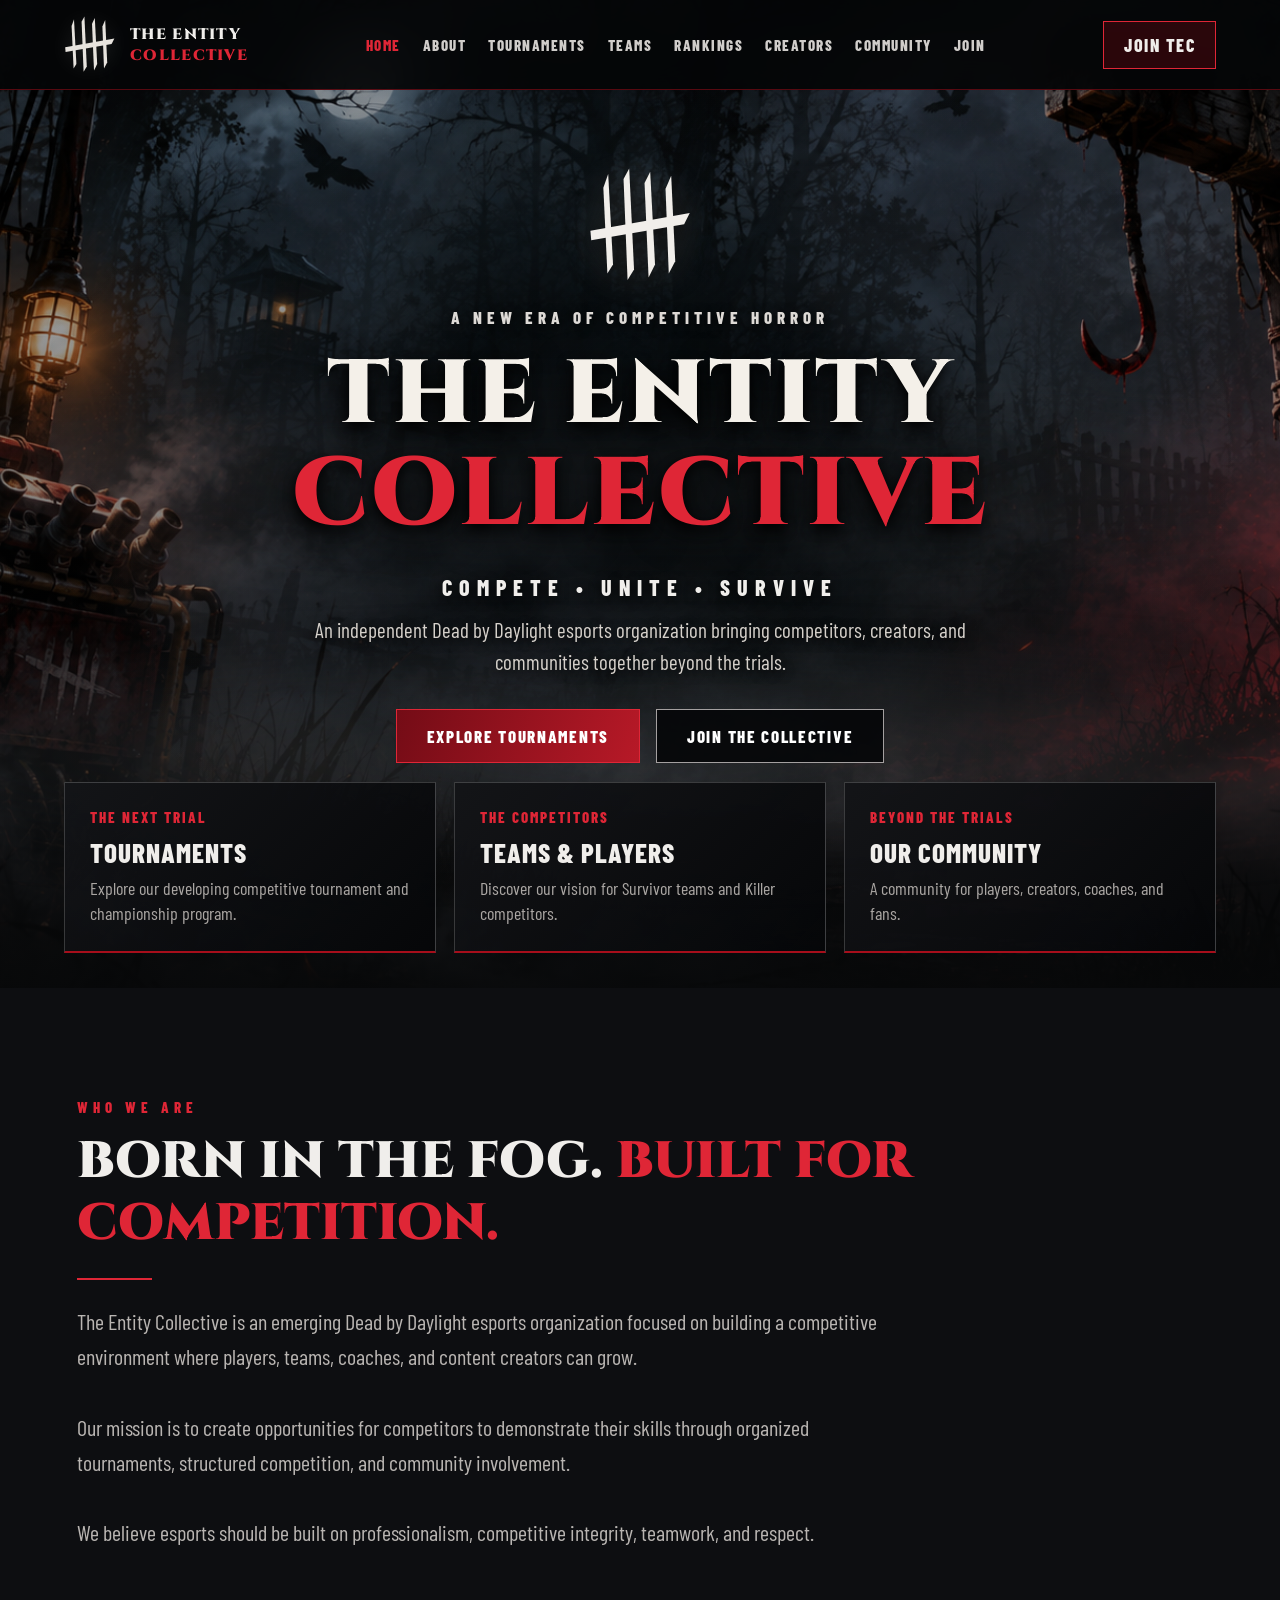
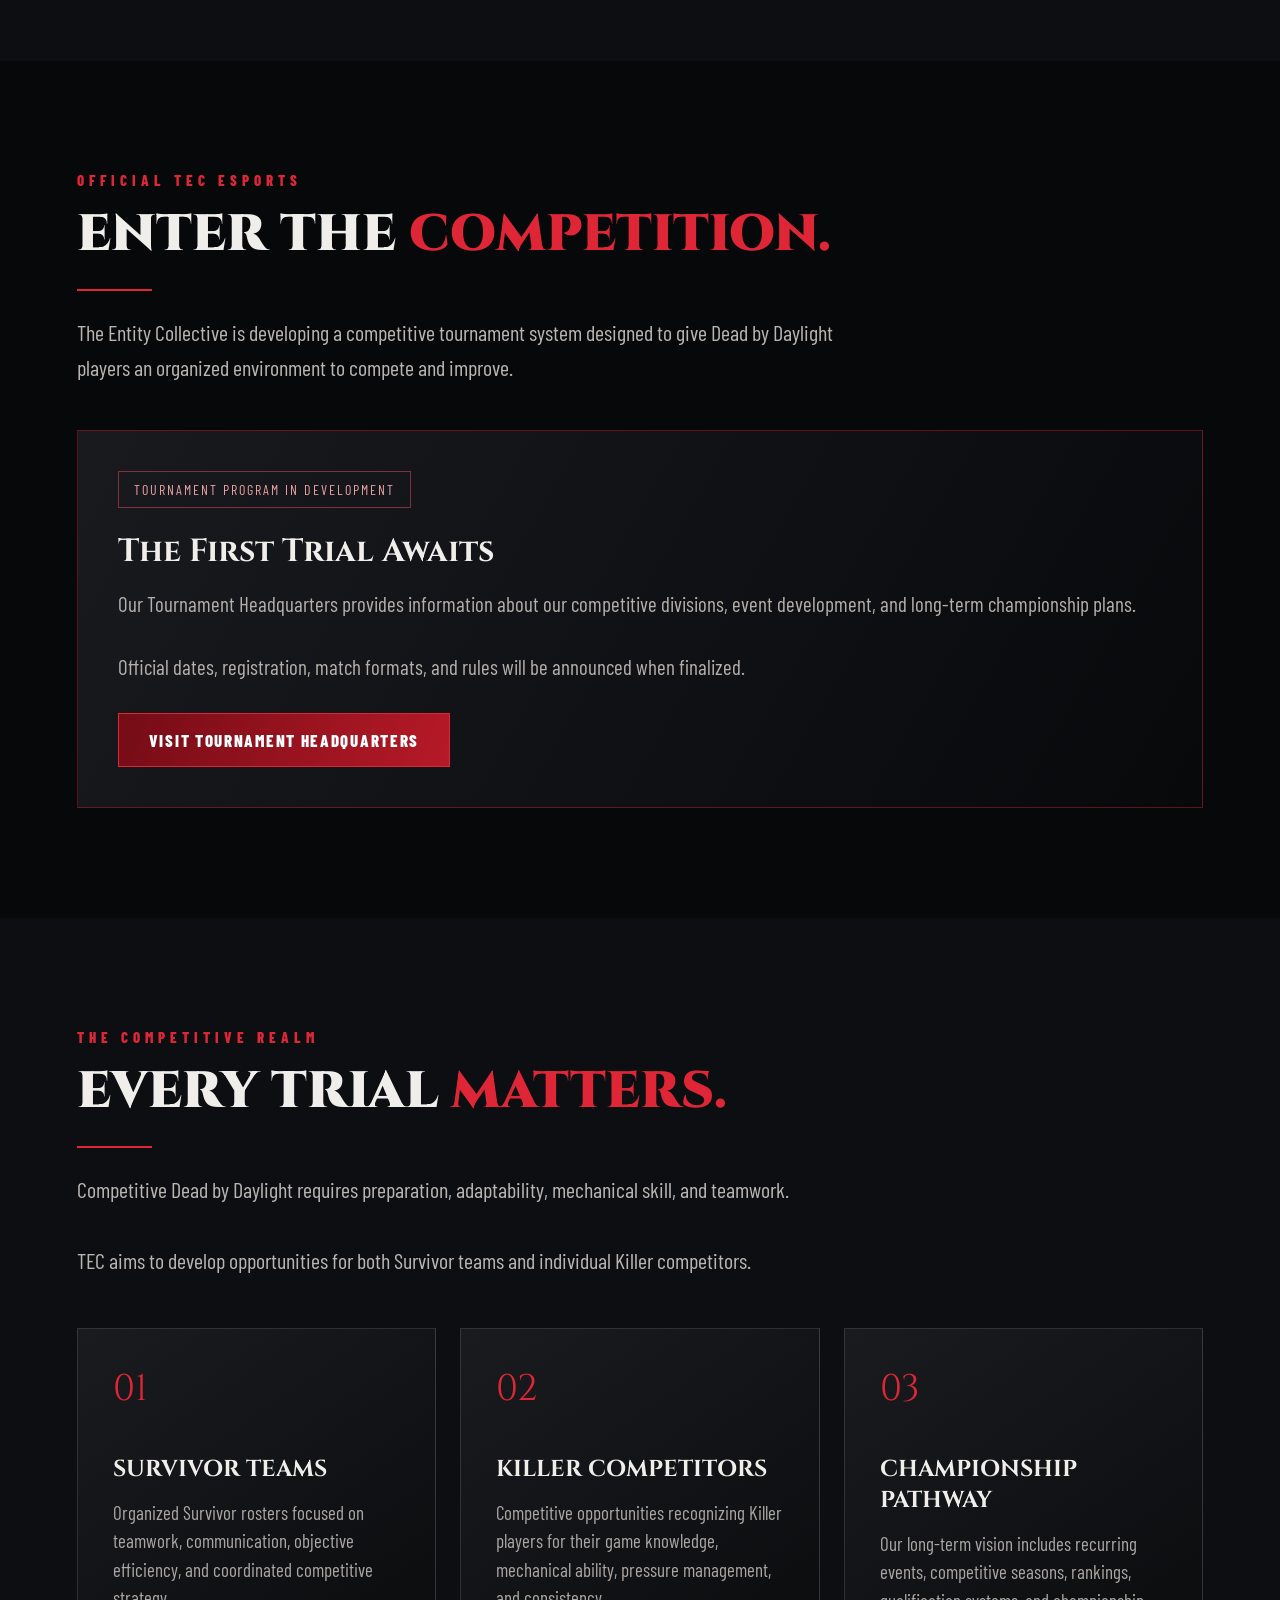
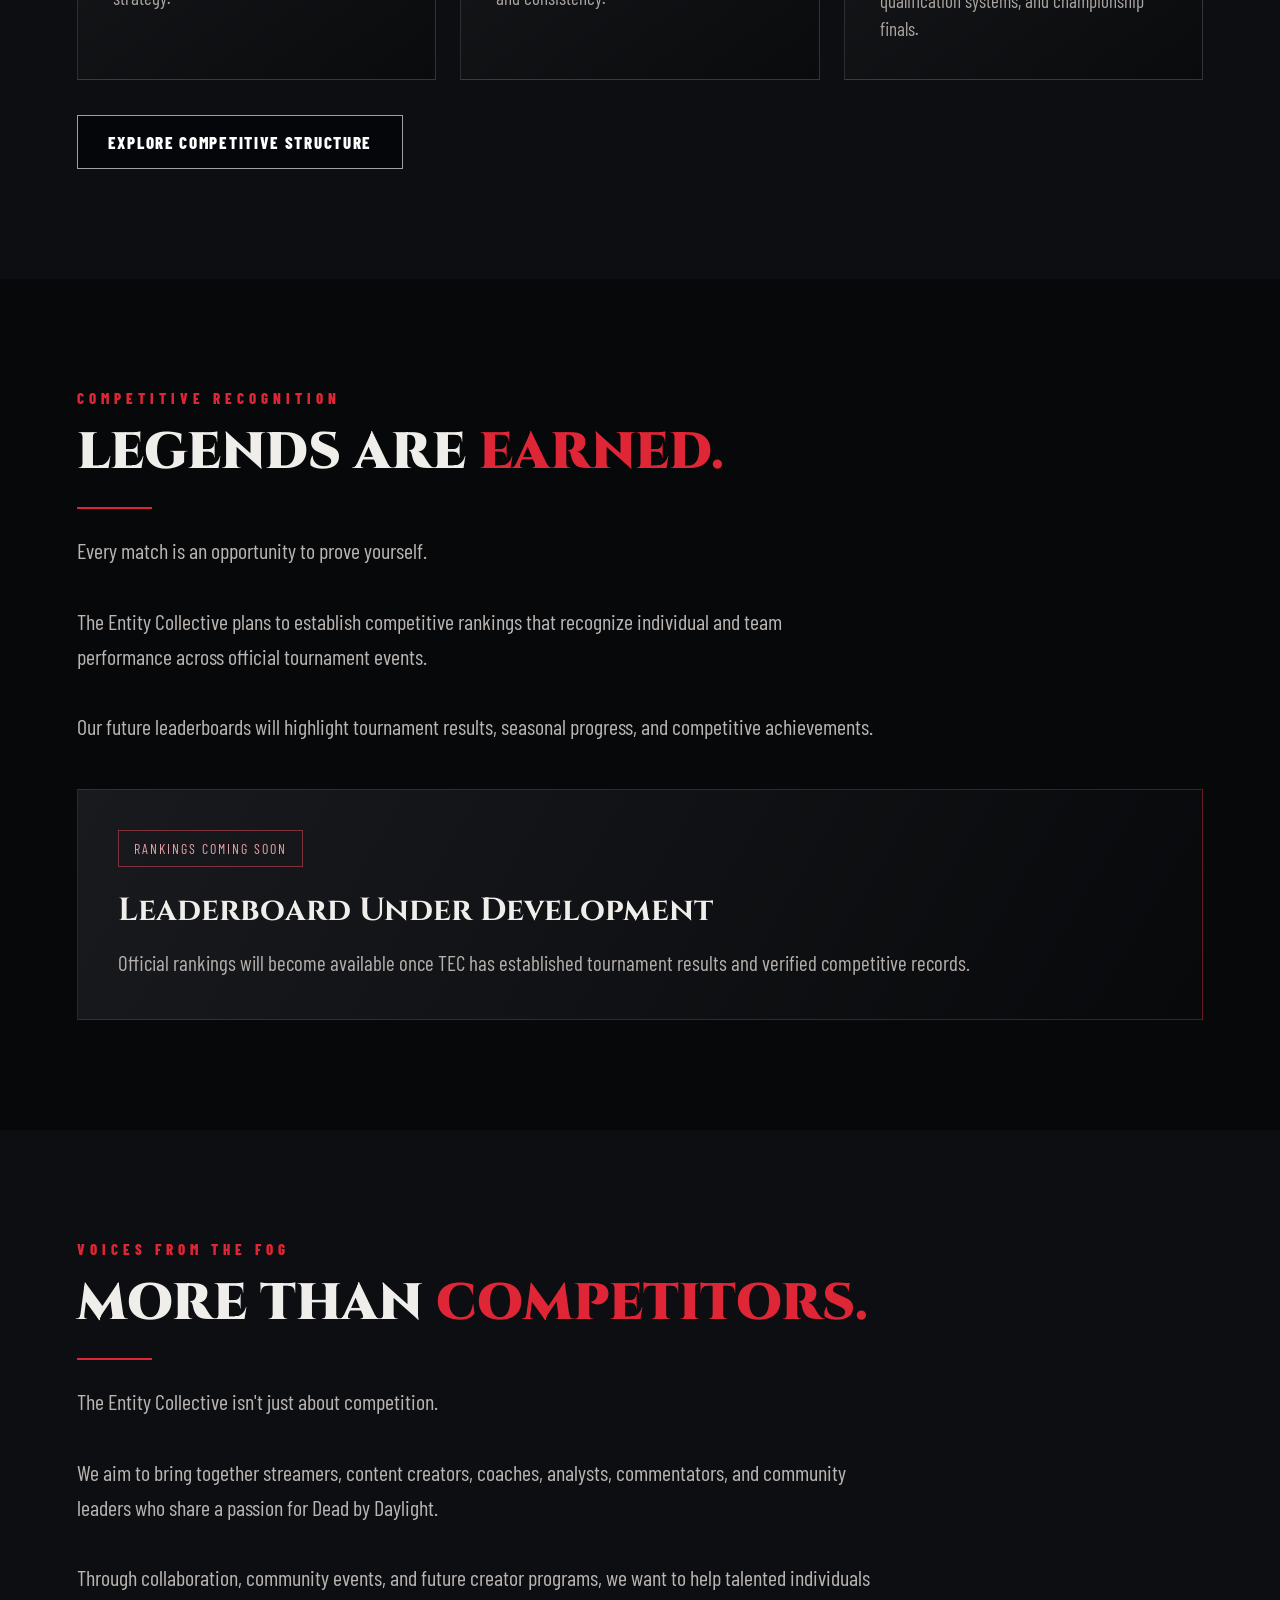
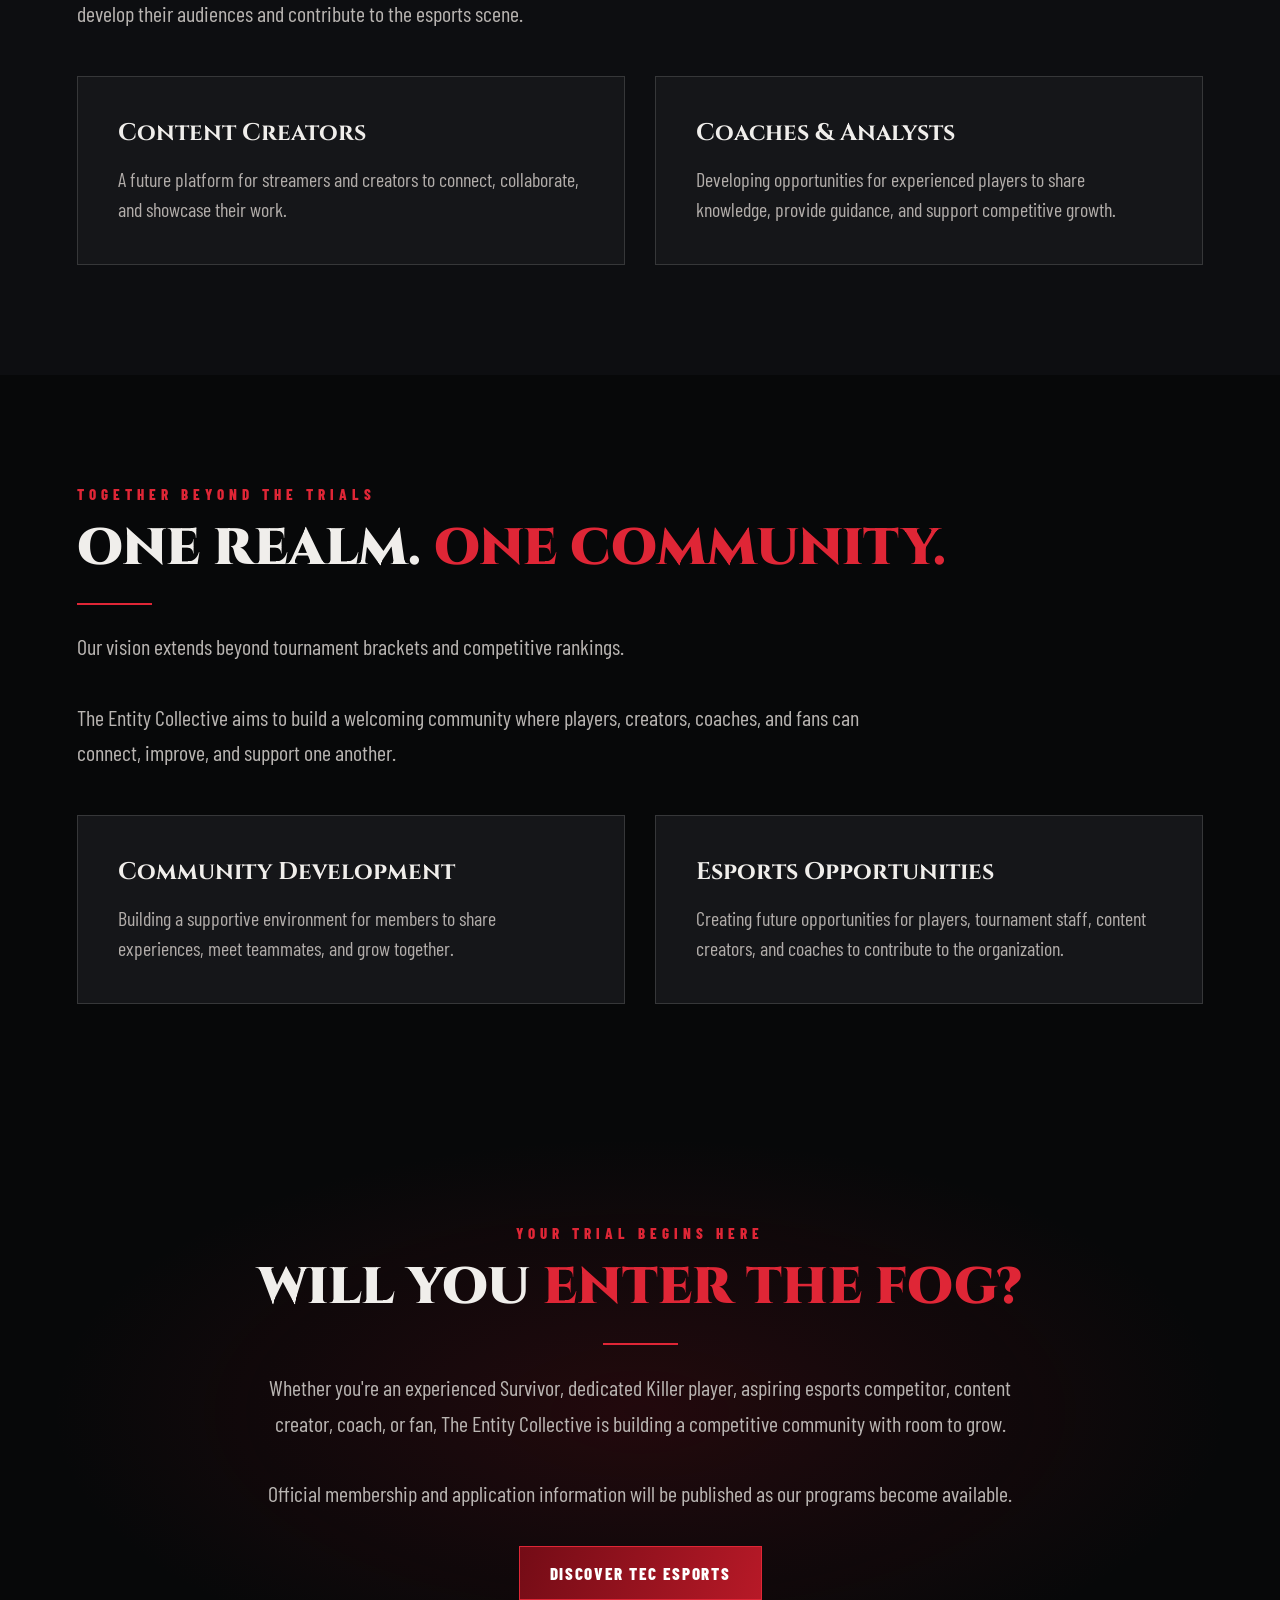
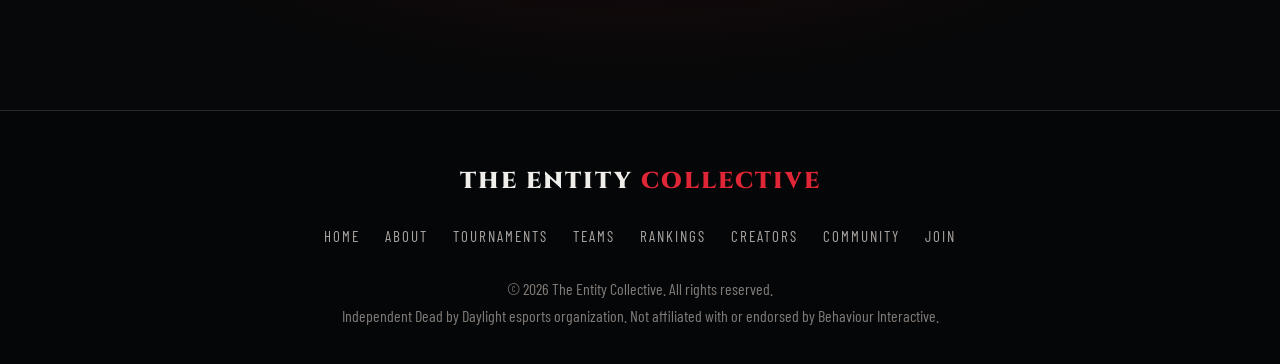
==== index.html @ d2fc6585 "Link Rankings navigation to standalone leaderboard page" ====
<!DOCTYPE html>
<html lang="en">
<head>
  <meta charset="UTF-8">
  <meta name="viewport" content="width=device-width, initial-scale=1.0">
  <meta name="theme-color" content="#08090b">

  <meta name="description" content="The Entity Collective is an independent Dead by Daylight esports organization dedicated to tournaments, competitive players, teams, creators, and community.">

  <title>The Entity Collective | Compete. Unite. Survive.</title>

  <link rel="stylesheet" href="/style.css?v=tec-nav-2">
</head>

<body>

<!-- TEC FIVE-MARK EMBLEM -->
<svg
  xmlns="http://www.w3.org/2000/svg"
  style="position:absolute;width:0;height:0;overflow:hidden"
  aria-hidden="true"
>
  <symbol id="tec-emblem" viewBox="0 0 130 140">
    <g fill="currentColor">
      <path d="M19 24 L25 7 L31 119 L24 130 Z"/>
      <path d="M44 13 L51 0 L57 125 L49 138 Z"/>
      <path d="M70 18 L77 4 L83 119 L75 135 Z"/>
      <path d="M96 25 L103 9 L108 115 L100 130 Z"/>
      <path d="M4 89 L3 77 L126 55 L119 69 Z"/>
    </g>
  </symbol>
</svg>

<!-- HEADER -->
<header class="site-header">
  <div class="nav-container">

    <a href="index.html" class="site-logo" aria-label="The Entity Collective homepage">
      <svg class="logo-mark" aria-hidden="true">
        <use href="#tec-emblem"></use>
      </svg>

      <div class="logo-text">
        THE ENTITY
        <span>COLLECTIVE</span>
      </div>
    </a>

    <nav class="nav-links" id="navLinks" aria-label="Main navigation">
      <a href="index.html" class="active">Home</a>
      <a href="index.html#about">About</a>
      <a href="/tournaments.html">Tournaments</a>
      <a href="/teams.html">Teams</a>
      <a href="/rankings.html">Rankings</a>
      <a href="index.html#creators">Creators</a>
      <a href="index.html#community">Community</a>
      <a href="index.html#join">Join</a>
    </nav>

    <a href="index.html#join" class="nav-cta">
      Join TEC
    </a>

    <button
      class="mobile-toggle"
      id="mobileToggle"
      type="button"
      aria-controls="navLinks"
      aria-expanded="false"
      aria-label="Open navigation menu"
    >
      &#9776;
    </button>

  </div>
</header>

<main>

  <!-- CINEMATIC HOMEPAGE HERO -->
  <section class="hero" id="home">

    <div class="hero-background"></div>

    <div class="fog-layer one" aria-hidden="true"></div>
    <div class="fog-layer two" aria-hidden="true"></div>

    <div class="hero-content">

      <svg
        class="hero-emblem"
        role="img"
        aria-label="The Entity Collective five-mark emblem"
      >
        <use href="#tec-emblem"></use>
      </svg>

      <div class="hero-eyebrow">
        A New Era of Competitive Horror
      </div>

      <h1 class="hero-title">
        <span class="title-top">The Entity</span>
        <span class="title-bottom">Collective</span>
      </h1>

      <div class="hero-tagline">
        Compete &bull; Unite &bull; Survive
      </div>

      <p class="hero-subtitle">
        An independent Dead by Daylight esports
        organization bringing competitors,
        creators, and communities together
        beyond the trials.
      </p>

      <div class="hero-actions">

        <a href="/tournaments.html" class="btn btn-primary">
          Explore Tournaments
        </a>

        <a href="#join" class="btn">
          Join the Collective
        </a>

      </div>

    </div>

    <!-- HOMEPAGE FEATURE PANELS -->
    <div class="hero-panels">

      <a href="/tournaments.html" class="feature-panel">

        <div class="panel-label">
          The Next Trial
        </div>

        <h3>Tournaments</h3>

        <p>
          Explore our developing competitive
          tournament and championship program.
        </p>

      </a>

      <a href="/teams.html" class="feature-panel">

        <div class="panel-label">
          The Competitors
        </div>

        <h3>Teams &amp; Players</h3>

        <p>
          Discover our vision for Survivor teams
          and Killer competitors.
        </p>

      </a>

      <a href="#community" class="feature-panel">

        <div class="panel-label">
          Beyond the Trials
        </div>

        <h3>Our Community</h3>

        <p>
          A community for players, creators,
          coaches, and fans.
        </p>

      </a>

    </div>

  </section>

  <!-- ABOUT TEC -->
  <section class="section section-dark" id="about">

    <div class="section-container">

      <div class="section-kicker">
        Who We Are
      </div>

      <h2 class="section-title">
        Born in the Fog.
        <span>Built for Competition.</span>
      </h2>

      <div class="section-line"></div>

      <p class="section-description">
        The Entity Collective is an emerging
        Dead by Daylight esports organization
        focused on building a competitive
        environment where players, teams,
        coaches, and content creators can grow.
        <br><br>
        Our mission is to create opportunities
        for competitors to demonstrate their
        skills through organized tournaments,
        structured competition, and community
        involvement.
        <br><br>
        We believe esports should be built
        on professionalism, competitive integrity,
        teamwork, and respect.
      </p>

    </div>

  </section>

  <!-- TOURNAMENTS PREVIEW -->
  <section class="section section-black" id="tournaments">

    <div class="section-container">

      <div class="section-kicker">
        Official TEC Esports
      </div>

      <h2 class="section-title">
        Enter the <span>Competition.</span>
      </h2>

      <div class="section-line"></div>

      <p class="section-description">
        The Entity Collective is developing
        a competitive tournament system
        designed to give Dead by Daylight
        players an organized environment
        to compete and improve.
      </p>

      <div class="tournament-display">

        <div class="status-label">
          Tournament Program In Development
        </div>

        <h3>The First Trial Awaits</h3>

        <p>
          Our Tournament Headquarters provides
          information about our competitive
          divisions, event development,
          and long-term championship plans.
          <br><br>
          Official dates, registration,
          match formats, and rules will
          be announced when finalized.
        </p>

        <div style="margin-top:30px">

          <a href="/tournaments.html" class="btn btn-primary">
            Visit Tournament Headquarters
          </a>

        </div>

      </div>

    </div>

  </section>

  <!-- COMPETITIVE TEAMS -->
  <section class="section section-dark" id="competition">

    <div class="section-container">

      <div class="section-kicker">
        The Competitive Realm
      </div>

      <h2 class="section-title">
        Every Trial <span>Matters.</span>
      </h2>

      <div class="section-line"></div>

      <p class="section-description">
        Competitive Dead by Daylight requires
        preparation, adaptability, mechanical
        skill, and teamwork.
        <br><br>
        TEC aims to develop opportunities
        for both Survivor teams and
        individual Killer competitors.
      </p>

      <div class="competition-grid">

        <article class="competition-card">

          <div class="card-number">01</div>

          <h3>Survivor Teams</h3>

          <p>
            Organized Survivor rosters
            focused on teamwork, communication,
            objective efficiency, and
            coordinated competitive strategy.
          </p>

        </article>

        <article class="competition-card">

          <div class="card-number">02</div>

          <h3>Killer Competitors</h3>

          <p>
            Competitive opportunities
            recognizing Killer players
            for their game knowledge,
            mechanical ability, pressure
            management, and consistency.
          </p>

        </article>

        <article class="competition-card">

          <div class="card-number">03</div>

          <h3>Championship Pathway</h3>

          <p>
            Our long-term vision includes
            recurring events, competitive
            seasons, rankings, qualification
            systems, and championship finals.
          </p>

        </article>

      </div>

      <div style="margin-top:35px">

        <a href="/tournaments.html" class="btn">
          Explore Competitive Structure
        </a>

      </div>

    </div>

  </section>

  <!-- PLAYER RANKINGS -->
  <section class="section section-black" id="rankings">

    <div class="section-container">

      <div class="section-kicker">
        Competitive Recognition
      </div>

      <h2 class="section-title">
        Legends Are <span>Earned.</span>
      </h2>

      <div class="section-line"></div>

      <p class="section-description">
        Every match is an opportunity
        to prove yourself.
        <br><br>
        The Entity Collective plans to
        establish competitive rankings
        that recognize individual and
        team performance across official
        tournament events.
        <br><br>
        Our future leaderboards will
        highlight tournament results,
        seasonal progress, and
        competitive achievements.
      </p>

      <div class="tournament-display">

        <div class="status-label">
          Rankings Coming Soon
        </div>

        <h3>Leaderboard Under Development</h3>

        <p>
          Official rankings will become
          available once TEC has established
          tournament results and verified
          competitive records.
        </p>

      </div>

    </div>

  </section>

  <!-- STREAMERS AND CREATORS -->
  <section class="section section-dark" id="creators">

    <div class="section-container">

      <div class="section-kicker">
        Voices From the Fog
      </div>

      <h2 class="section-title">
        More Than <span>Competitors.</span>
      </h2>

      <div class="section-line"></div>

      <p class="section-description">
        The Entity Collective isn't just
        about competition.
        <br><br>
        We aim to bring together streamers,
        content creators, coaches, analysts,
        commentators, and community leaders
        who share a passion for
        Dead by Daylight.
        <br><br>
        Through collaboration, community
        events, and future creator programs,
        we want to help talented individuals
        develop their audiences and
        contribute to the esports scene.
      </p>

      <div class="community-grid">

        <article class="community-card">

          <h3>Content Creators</h3>

          <p>
            A future platform for streamers
            and creators to connect,
            collaborate, and showcase
            their work.
          </p>

        </article>

        <article class="community-card">

          <h3>Coaches &amp; Analysts</h3>

          <p>
            Developing opportunities
            for experienced players
            to share knowledge,
            provide guidance, and
            support competitive growth.
          </p>

        </article>

      </div>

    </div>

  </section>

  <!-- COMMUNITY -->
  <section class="section section-black" id="community">

    <div class="section-container">

      <div class="section-kicker">
        Together Beyond the Trials
      </div>

      <h2 class="section-title">
        One Realm. <span>One Community.</span>
      </h2>

      <div class="section-line"></div>

      <p class="section-description">
        Our vision extends beyond
        tournament brackets and
        competitive rankings.
        <br><br>
        The Entity Collective aims to
        build a welcoming community
        where players, creators,
        coaches, and fans can connect,
        improve, and support one another.
      </p>

      <div class="community-grid">

        <article class="community-card">

          <h3>Community Development</h3>

          <p>
            Building a supportive
            environment for members
            to share experiences,
            meet teammates,
            and grow together.
          </p>

        </article>

        <article class="community-card">

          <h3>Esports Opportunities</h3>

          <p>
            Creating future opportunities
            for players, tournament staff,
            content creators, and coaches
            to contribute to the organization.
          </p>

        </article>

      </div>

    </div>

  </section>

  <!-- JOIN TEC -->
  <section class="section join-section" id="join">

    <div class="section-container">

      <div class="section-kicker">
        Your Trial Begins Here
      </div>

      <h2 class="section-title">
        Will You <span>Enter the Fog?</span>
      </h2>

      <div class="section-line"></div>

      <p class="section-description">
        Whether you're an experienced
        Survivor, dedicated Killer player,
        aspiring esports competitor,
        content creator, coach, or fan,
        The Entity Collective is
        building a competitive community
        with room to grow.
        <br><br>
        Official membership and
        application information will
        be published as our
        programs become available.
      </p>

      <a href="/tournaments.html" class="btn btn-primary">
        Discover TEC Esports
      </a>

    </div>

  </section>

</main>

<!-- FOOTER -->
<footer class="site-footer">

  <div class="footer-brand">
    THE ENTITY <span>COLLECTIVE</span>
  </div>

  <div class="footer-links">
    <a href="index.html">Home</a>
    <a href="index.html#about">About</a>
    <a href="/tournaments.html">Tournaments</a>
    <a href="/teams.html">Teams</a>
    <a href="/rankings.html">Rankings</a>
    <a href="index.html#creators">Creators</a>
    <a href="index.html#community">Community</a>
    <a href="index.html#join">Join</a>
  </div>

  <p>
    &copy; <span id="year"></span>
    The Entity Collective.
    All rights reserved.
  </p>

  <p>
    Independent Dead by Daylight esports organization.
    Not affiliated with or endorsed by Behaviour Interactive.
  </p>

</footer>

<!-- WEBSITE INTERACTIONS -->
<script>
  "use strict";

  // MOBILE NAVIGATION
  const mobileToggle =
    document.getElementById("mobileToggle");

  const navLinks =
    document.getElementById("navLinks");

  mobileToggle.addEventListener("click", () => {

    const isOpen =
      navLinks.classList.toggle("open");

    mobileToggle.setAttribute(
      "aria-expanded",
      String(isOpen)
    );

    mobileToggle.setAttribute(
      "aria-label",
      isOpen
        ? "Close navigation menu"
        : "Open navigation menu"
    );

  });

  // CLOSE MOBILE MENU AFTER SELECTION
  navLinks.querySelectorAll("a").forEach(link => {

    link.addEventListener("click", () => {

      navLinks.classList.remove("open");

      mobileToggle.setAttribute(
        "aria-expanded",
        "false"
      );

      mobileToggle.setAttribute(
        "aria-label",
        "Open navigation menu"
      );

    });

  });

  // COPYRIGHT YEAR
  document.getElementById("year").textContent =
    new Date().getFullYear();

</script>

</body>
</html>
---- style.css ----
@import url('https://fonts.googleapis.com/css2?family=Barlow+Condensed:wght@400;500;600;700;800;900&family=Cinzel:wght@400;600;700;900&display=swap');

/* ==========================================
   THE ENTITY COLLECTIVE
   OFFICIAL WEBSITE STYLESHEET
   CINEMATIC HORROR ESPORTS DESIGN
========================================== */

:root {
  --background: #070809;
  --surface: #101113;
  --surface-light: #1a1b1e;
  --red: #a70e1b;
  --red-bright: #df2636;
  --red-dark: #530a13;
  --white: #f0eeeb;
  --gray: #b4b0ad;
  --border: rgba(255,255,255,0.14);
  --heading-font: 'Cinzel', Georgia, serif;
  --body-font: 'Barlow Condensed', Arial, sans-serif;
}

/* GENERAL RESET */

* {
  margin: 0;
  padding: 0;
  box-sizing: border-box;
}

html {
  scroll-behavior: smooth;
  scroll-padding-top: 90px;
}

body {
  background: var(--background);
  color: var(--white);
  font-family: var(--body-font);
  font-size: 18px;
  overflow-x: hidden;
}

a {
  color: inherit;
  text-decoration: none;
}

button {
  font: inherit;
  cursor: pointer;
}

img {
  display: block;
  max-width: 100%;
}

:focus-visible {
  outline: 2px solid var(--red-bright);
  outline-offset: 4px;
}

::selection {
  background: var(--red);
  color: white;
}

/* ==========================================
   NAVIGATION
========================================== */

.site-header {
  position: absolute;
  top: 0;
  left: 0;
  width: 100%;
  z-index: 100;
  background: rgba(5, 6, 7, 0.93);
  border-bottom: 1px solid rgba(167,14,27,0.5);
  backdrop-filter: blur(15px);
  -webkit-backdrop-filter: blur(15px);
}

.nav-container {
  max-width: 1600px;
  min-height: 88px;
  margin: auto;
  padding: 12px 5%;
  display: flex;
  justify-content: space-between;
  align-items: center;
  gap: 24px;
}

.site-logo {
  display: flex;
  align-items: center;
  gap: 14px;
  flex-shrink: 0;
}

.logo-mark {
  width: 52px;
  height: 65px;
  color: #e7e3de;
  filter: drop-shadow(0 0 10px rgba(255,255,255,.15));
}

.logo-text {
  font-family: var(--heading-font);
  font-size: 15px;
  font-weight: 900;
  letter-spacing: 1.3px;
  line-height: 1.4;
}

.logo-text span {
  display: block;
  color: var(--red-bright);
}

.nav-links {
  display: flex;
  align-items: center;
  gap: 22px;
}

.nav-links a {
  font-size: 15px;
  font-weight: 800;
  letter-spacing: 1.5px;
  text-transform: uppercase;
  color: #d0cdca;
  transition: color .25s;
}

.nav-links a:hover,
.nav-links a.active {
  color: var(--red-bright);
}

.nav-cta {
  flex-shrink: 0;
  padding: 12px 20px;
  border: 1px solid var(--red-bright);
  background: rgba(130,10,22,.3);
  font-weight: 800;
  letter-spacing: 1.5px;
  text-transform: uppercase;
  transition: .25s;
}

.nav-cta:hover {
  background: var(--red);
}

.mobile-toggle {
  display: none;
  color: white;
  background: transparent;
  border: 1px solid var(--border);
  padding: 8px 13px;
  font-size: 24px;
}

/* ==========================================
   CINEMATIC HERO
========================================== */

.hero {
  position: relative;
  min-height: 900px;
  min-height: 100svh;
  padding: 165px 5% 225px;
  display: flex;
  justify-content: center;
  align-items: center;
  isolation: isolate;
  overflow: hidden;
  background: #08090b;
}

/*
  ACTUAL UPLOADED FOREST ARTWORK

  Filename:
  Fogbound Forest_ Generator and Sacrificial Hook.png

  Spaces are URL-encoded as %20.
*/

.hero-background {
  position: absolute;
  inset: 0;
  z-index: -3;

  background-image:
    linear-gradient(
      180deg,
      rgba(0,0,0,.28) 0%,
      rgba(0,0,0,.12) 25%,
      rgba(0,0,0,.24) 55%,
      rgba(7,8,9,.92) 100%
    ),
    linear-gradient(
      90deg,
      rgba(0,0,0,.32) 0%,
      rgba(0,0,0,.04) 50%,
      rgba(0,0,0,.32) 100%
    ),
    url("Fogbound%20Forest_%20Generator%20and%20Sacrificial%20Hook.png");

  background-position:
    center,
    center,
    center center;

  background-size:
    cover,
    cover,
    cover;

  background-repeat: no-repeat;
}

/* SUBTLE DARKENING BEHIND TEXT */

.hero::after {
  content: "";
  position: absolute;
  inset: 0;
  z-index: -1;
  pointer-events: none;
  background:
    radial-gradient(
      ellipse at 50% 48%,
      rgba(0,0,0,.48),
      transparent 68%
    );
}

/* HERO CONTENT */

.hero-content {
  position: relative;
  z-index: 5;
  width: 100%;
  max-width: 1050px;
  text-align: center;
}

.hero-emblem {
  display: block;
  width: 105px;
  height: 120px;
  margin: 0 auto 22px;
  color: #f1eeea;
  filter:
    drop-shadow(0 5px 12px #000)
    drop-shadow(0 0 15px rgba(255,255,255,.18));
}

.hero-eyebrow {
  margin-bottom: 20px;
  color: #dedad6;
  font-size: 17px;
  font-weight: 800;
  letter-spacing: 5px;
  text-transform: uppercase;
  text-shadow: 0 3px 12px black;
}

.hero-title {
  font-family: var(--heading-font);
  font-weight: 900;
  text-transform: uppercase;
  line-height: 1.08;
  letter-spacing: 3px;
  text-shadow:
    0 5px 12px rgba(0,0,0,.9),
    0 12px 35px black;
}

.hero-title span {
  display: block;
}

.hero-title .title-top {
  font-size: clamp(42px, 7vw, 94px);
  color: #f4f0e9;
}

.hero-title .title-bottom {
  font-size: clamp(42px, 7.5vw, 104px);
  color: var(--red-bright);
}

.hero-tagline {
  margin: 27px auto 14px;
  font-size: 22px;
  font-weight: 800;
  letter-spacing: 7px;
  text-transform: uppercase;
  text-shadow: 0 3px 12px black;
}

.hero-subtitle {
  max-width: 680px;
  margin: 0 auto 32px;
  color: #d6d1cb;
  font-size: 21px;
  line-height: 1.5;
  text-shadow: 0 3px 12px black;
}

.hero-actions {
  display: flex;
  justify-content: center;
  align-items: center;
  flex-wrap: wrap;
  gap: 16px;
}

/* ==========================================
   BUTTONS
========================================== */

.btn {
  display: inline-flex;
  justify-content: center;
  align-items: center;
  min-height: 54px;
  padding: 14px 30px;
  background: rgba(5,6,8,.9);
  border: 1px solid #a4a0a0;
  color: white;
  font-size: 17px;
  font-weight: 800;
  letter-spacing: 1.7px;
  text-transform: uppercase;
  transition:
    transform .25s,
    background .25s,
    border-color .25s,
    box-shadow .25s;
}

.btn-primary {
  background: linear-gradient(
    110deg,
    #740c16,
    #b71927
  );
  border-color: var(--red-bright);
}

.btn:hover {
  transform: translateY(-3px);
  border-color: white;
  box-shadow: 0 8px 25px rgba(0,0,0,.45);
}

.btn-primary:hover {
  background: var(--red-bright);
}

/* ==========================================
   ANIMATED FOREST FOG
========================================== */

.fog-layer {
  position: absolute;
  z-index: 2;
  pointer-events: none;
  left: -40%;
  width: 180%;
  height: 230px;
  filter: blur(38px);
  background:
    radial-gradient(
      ellipse,
      rgba(194,200,205,.16),
      transparent 65%
    );
  animation: fog-drift 24s ease-in-out infinite alternate;
}

.fog-layer.one {
  bottom: 12%;
}

.fog-layer.two {
  bottom: 40%;
  opacity: .45;
  animation-duration: 34s;
  animation-direction: alternate-reverse;
}

@keyframes fog-drift {
  from {
    transform: translateX(-12%);
  }

  to {
    transform: translateX(12%);
  }
}

/* ==========================================
   HERO FEATURE PANELS
========================================== */

.hero-panels {
  position: absolute;
  z-index: 10;
  bottom: 35px;
  left: 5%;
  right: 5%;
  display: grid;
  grid-template-columns: repeat(3, minmax(0,1fr));
  gap: 18px;
}

.feature-panel {
  display: block;
  min-height: 160px;
  padding: 25px;
  background:
    linear-gradient(
      135deg,
      rgba(19,20,23,.97),
      rgba(5,6,8,.94)
    );
  border: 1px solid rgba(255,255,255,.2);
  border-bottom: 2px solid var(--red);
  transition:
    transform .25s,
    border-color .25s;
}

.feature-panel:hover {
  transform: translateY(-5px);
  border-color: var(--red-bright);
}

.panel-label {
  margin-bottom: 10px;
  color: var(--red-bright);
  font-size: 15px;
  font-weight: 800;
  letter-spacing: 2px;
  text-transform: uppercase;
}

.feature-panel h3 {
  margin-bottom: 8px;
  font-size: 27px;
  font-weight: 800;
  letter-spacing: 1px;
  text-transform: uppercase;
}

.feature-panel p {
  color: #aaa6a3;
  font-size: 18px;
  line-height: 1.4;
}

/* ==========================================
   GENERAL SECTIONS
========================================== */

.section {
  position: relative;
  padding: 110px 6%;
}

.section-dark {
  background: #0d0e11;
}

.section-black {
  background: #070809;
}

.section-container {
  max-width: 1300px;
  margin: 0 auto;
}

.section-kicker {
  margin-bottom: 15px;
  color: var(--red-bright);
  font-size: 15px;
  font-weight: 800;
  letter-spacing: 5px;
  text-transform: uppercase;
}

.section-title {
  margin-bottom: 20px;
  font-family: var(--heading-font);
  font-size: clamp(30px, 4vw, 55px);
  font-weight: 900;
  line-height: 1.2;
  text-transform: uppercase;
}

.section-title span {
  color: var(--red-bright);
}

.section-line {
  width: 75px;
  height: 2px;
  margin: 24px 0;
  background: var(--red-bright);
}

.section-description {
  max-width: 800px;
  color: #b9b5b2;
  font-size: 22px;
  line-height: 1.6;
}

/* ==========================================
   COMPETITIVE DIVISIONS
========================================== */

.competition-grid {
  display: grid;
  grid-template-columns: repeat(3,minmax(0,1fr));
  gap: 24px;
  margin-top: 50px;
}

.competition-card {
  min-height: 290px;
  padding: 35px;
  background:
    linear-gradient(
      145deg,
      #1a1b1e,
      #0a0b0d
    );
  border: 1px solid var(--border);
  transition:
    transform .25s,
    border-color .25s;
}

.competition-card:hover {
  transform: translateY(-5px);
  border-color: var(--red-bright);
}

.card-number {
  margin-bottom: 40px;
  color: var(--red-bright);
  font-family: var(--heading-font);
  font-size: 37px;
}

.competition-card h3 {
  margin-bottom: 14px;
  font-family: var(--heading-font);
  font-size: 23px;
  text-transform: uppercase;
}

.competition-card p {
  color: #aaa6a3;
  font-size: 19px;
  line-height: 1.5;
}

/* ==========================================
   TOURNAMENT ANNOUNCEMENTS
========================================== */

.tournament-display {
  margin-top: 45px;
  padding: 40px;
  background:
    linear-gradient(
      120deg,
      #191a1e,
      #08090b
    );
  border: 1px solid rgba(183,25,37,.5);
}

.status-label {
  display: inline-block;
  margin-bottom: 22px;
  padding: 9px 15px;
  border: 1px solid #81303a;
  color: #e8a0a7;
  font-size: 14px;
  letter-spacing: 2px;
  text-transform: uppercase;
}

.tournament-display h3 {
  margin-bottom: 15px;
  font-family: var(--heading-font);
  font-size: 32px;
}

.tournament-display p {
  color: #b5b0ac;
  font-size: 21px;
  line-height: 1.5;
}

/* ==========================================
   COMMUNITY CARDS
========================================== */

.community-grid {
  display: grid;
  grid-template-columns: repeat(2,minmax(0,1fr));
  gap: 30px;
  margin-top: 45px;
}

.community-card {
  padding: 40px;
  background: #151619;
  border: 1px solid var(--border);
}

.community-card h3 {
  margin-bottom: 15px;
  font-family: var(--heading-font);
  font-size: 24px;
}

.community-card p {
  color: #b2adaa;
  font-size: 20px;
  line-height: 1.5;
}

/* ==========================================
   JOIN THE COLLECTIVE
========================================== */

.join-section {
  text-align: center;
  background:
    radial-gradient(
      ellipse at center,
      rgba(130,14,27,.22),
      transparent 65%
    ),
    #070809;
}

.join-section .section-line {
  margin: 25px auto;
}

.join-section .section-description {
  margin: 0 auto 35px;
}

/* ==========================================
   FOOTER
========================================== */

.site-footer {
  padding: 55px 6% 35px;
  background: #050607;
  border-top: 1px solid var(--border);
  text-align: center;
}

.footer-brand {
  font-family: var(--heading-font);
  font-size: 23px;
  font-weight: 900;
  letter-spacing: 2px;
}

.footer-brand span {
  color: var(--red-bright);
}

.footer-links {
  display: flex;
  justify-content: center;
  flex-wrap: wrap;
  gap: 25px;
  margin: 30px 0;
}

.footer-links a {
  color: #aaa6a3;
  font-size: 15px;
  letter-spacing: 2px;
  text-transform: uppercase;
  transition: color .25s;
}

.footer-links a:hover {
  color: white;
}

.site-footer p {
  color: #807c79;
  font-size: 16px;
  line-height: 1.7;
}

/* ==========================================
   TABLET RESPONSIVENESS
========================================== */

@media (max-width: 1100px) {

  .nav-links {
    gap: 12px;
  }

  .nav-links a {
    font-size: 13px;
  }

  .hero-panels {
    gap: 10px;
  }

  .feature-panel {
    padding: 18px;
  }

}

/* ==========================================
   MOBILE RESPONSIVENESS
========================================== */

@media (max-width: 850px) {

  .mobile-toggle {
    display: block;
  }

  .nav-links {
    display: none;
    position: absolute;
    top: 100%;
    left: 0;
    right: 0;
    padding: 25px 6%;
    background: rgba(7,8,9,.98);
    flex-direction: column;
    align-items: flex-start;
    border-bottom: 1px solid var(--red-dark);
  }

  .nav-links.open {
    display: flex;
  }

  .nav-links a {
    padding: 6px 0;
    font-size: 18px;
  }

  .nav-cta {
    display: none;
  }

  .hero {
    min-height: 1050px;
    padding: 140px 5% 480px;
  }

  .hero-background {
    background-position:
      center,
      center,
      50% center;
  }

  .hero-panels {
    grid-template-columns: 1fr;
    bottom: 25px;
  }

  .feature-panel {
    min-height: 115px;
  }

  .hero-tagline {
    font-size: 18px;
    letter-spacing: 4px;
  }

  .competition-grid,
  .community-grid {
    grid-template-columns: 1fr;
  }

  .section {
    padding: 75px 6%;
  }

}

/* ==========================================
   SMALL PHONES
========================================== */

@media (max-width: 480px) {

  .hero-title .title-top {
    font-size: 38px;
  }

  .hero-title .title-bottom {
    font-size: 40px;
  }

  .hero-eyebrow {
    font-size: 12px;
    letter-spacing: 3px;
  }

  .hero-emblem {
    width: 80px;
    height: 95px;
  }

  .hero-actions {
    flex-direction: column;
  }

  .hero-actions .btn {
    width: 100%;
  }

  .hero-subtitle {
    font-size: 18px;
  }

  .tournament-display,
  .community-card {
    padding: 25px;
  }

}

/* ==========================================
   ACCESSIBILITY
========================================== */

@media (prefers-reduced-motion: reduce) {

  *,
  *::before,
  *::after {
    animation-duration: .01ms !important;
    transition-duration: .01ms !important;
    scroll-behavior: auto !important;
  }

}
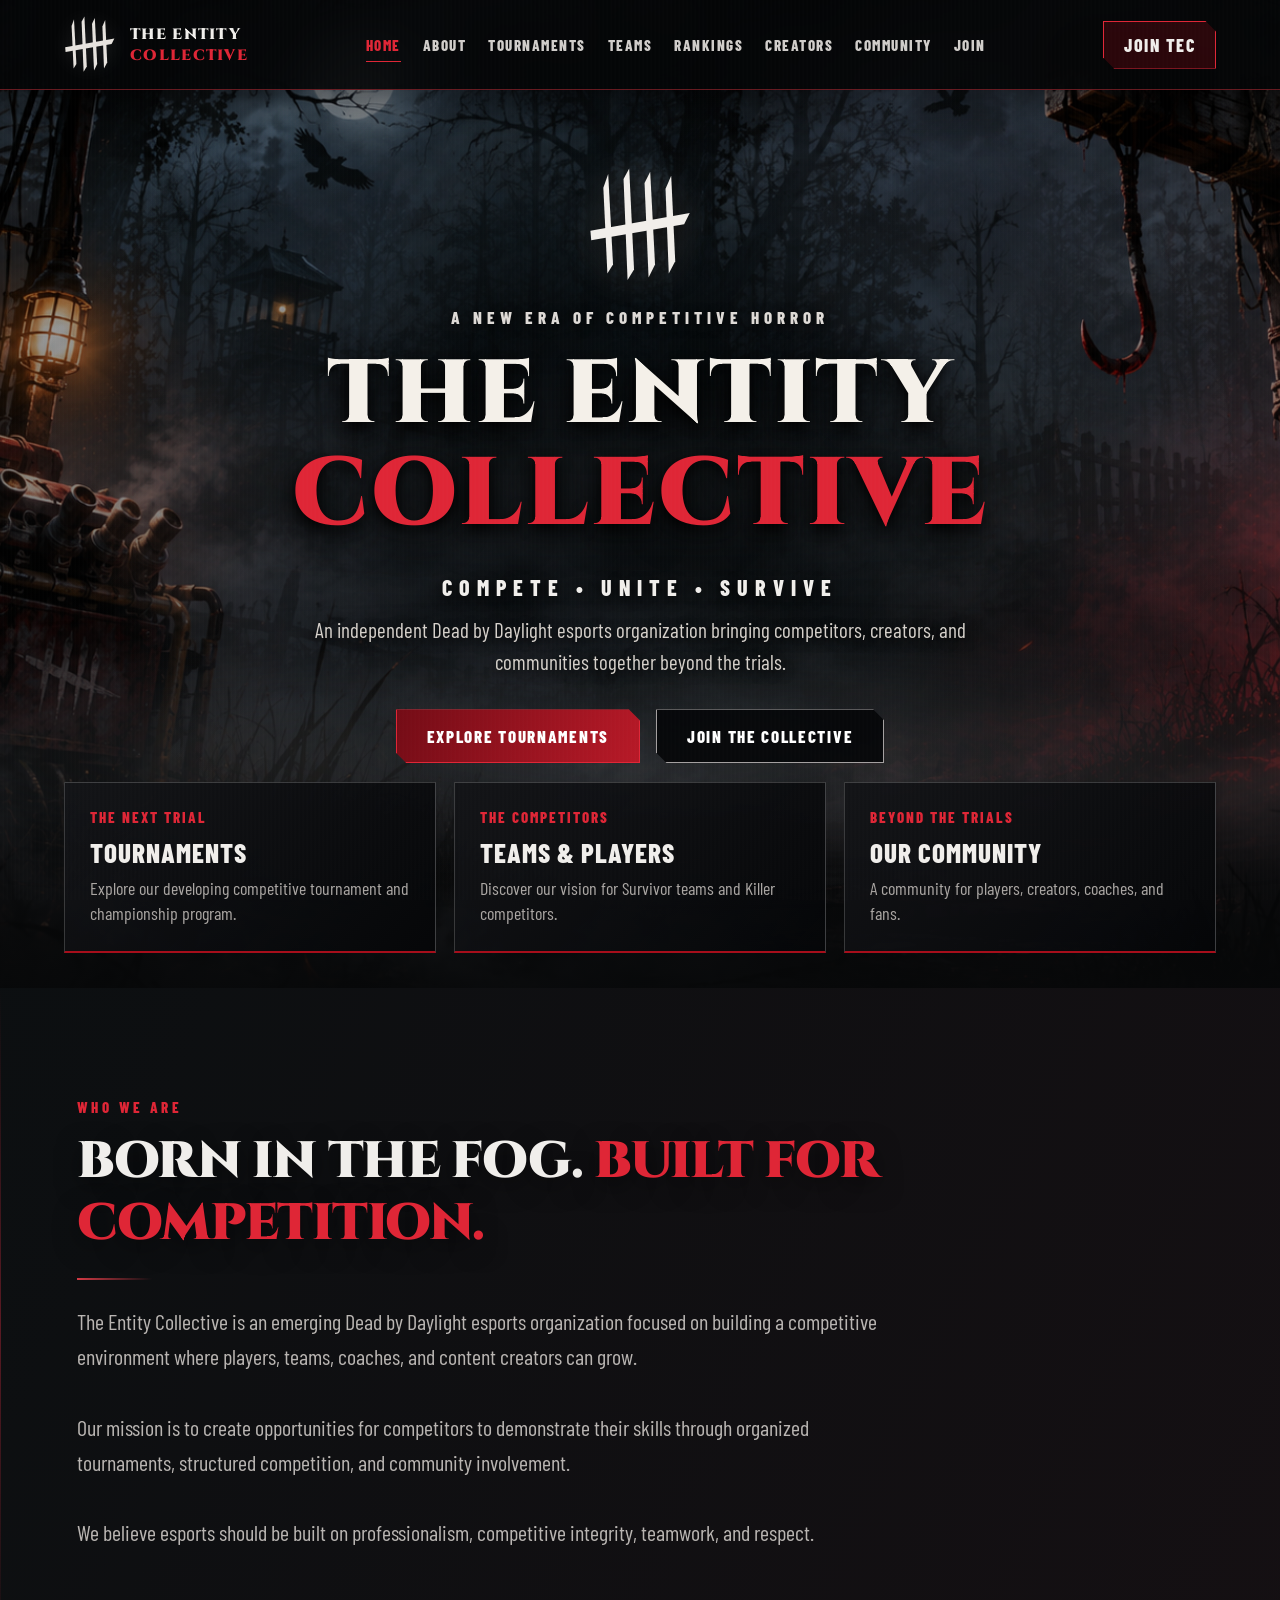
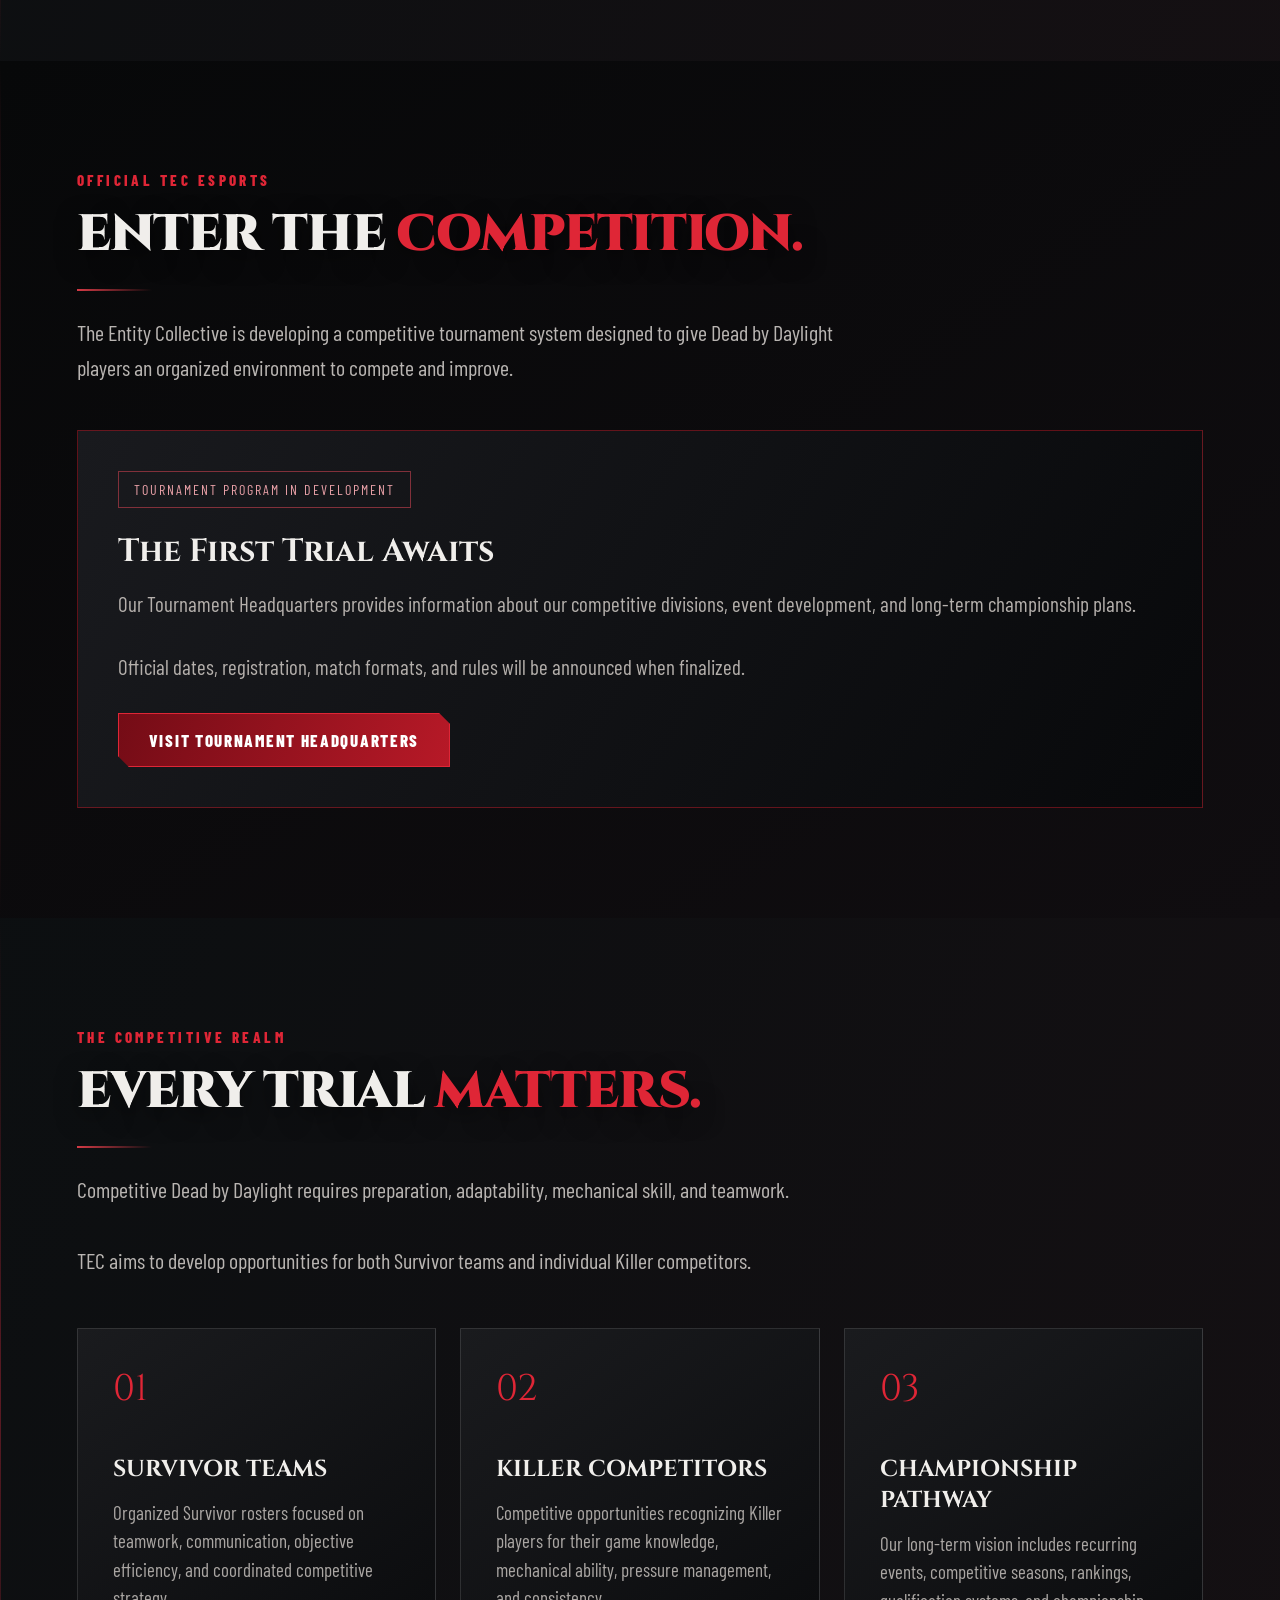
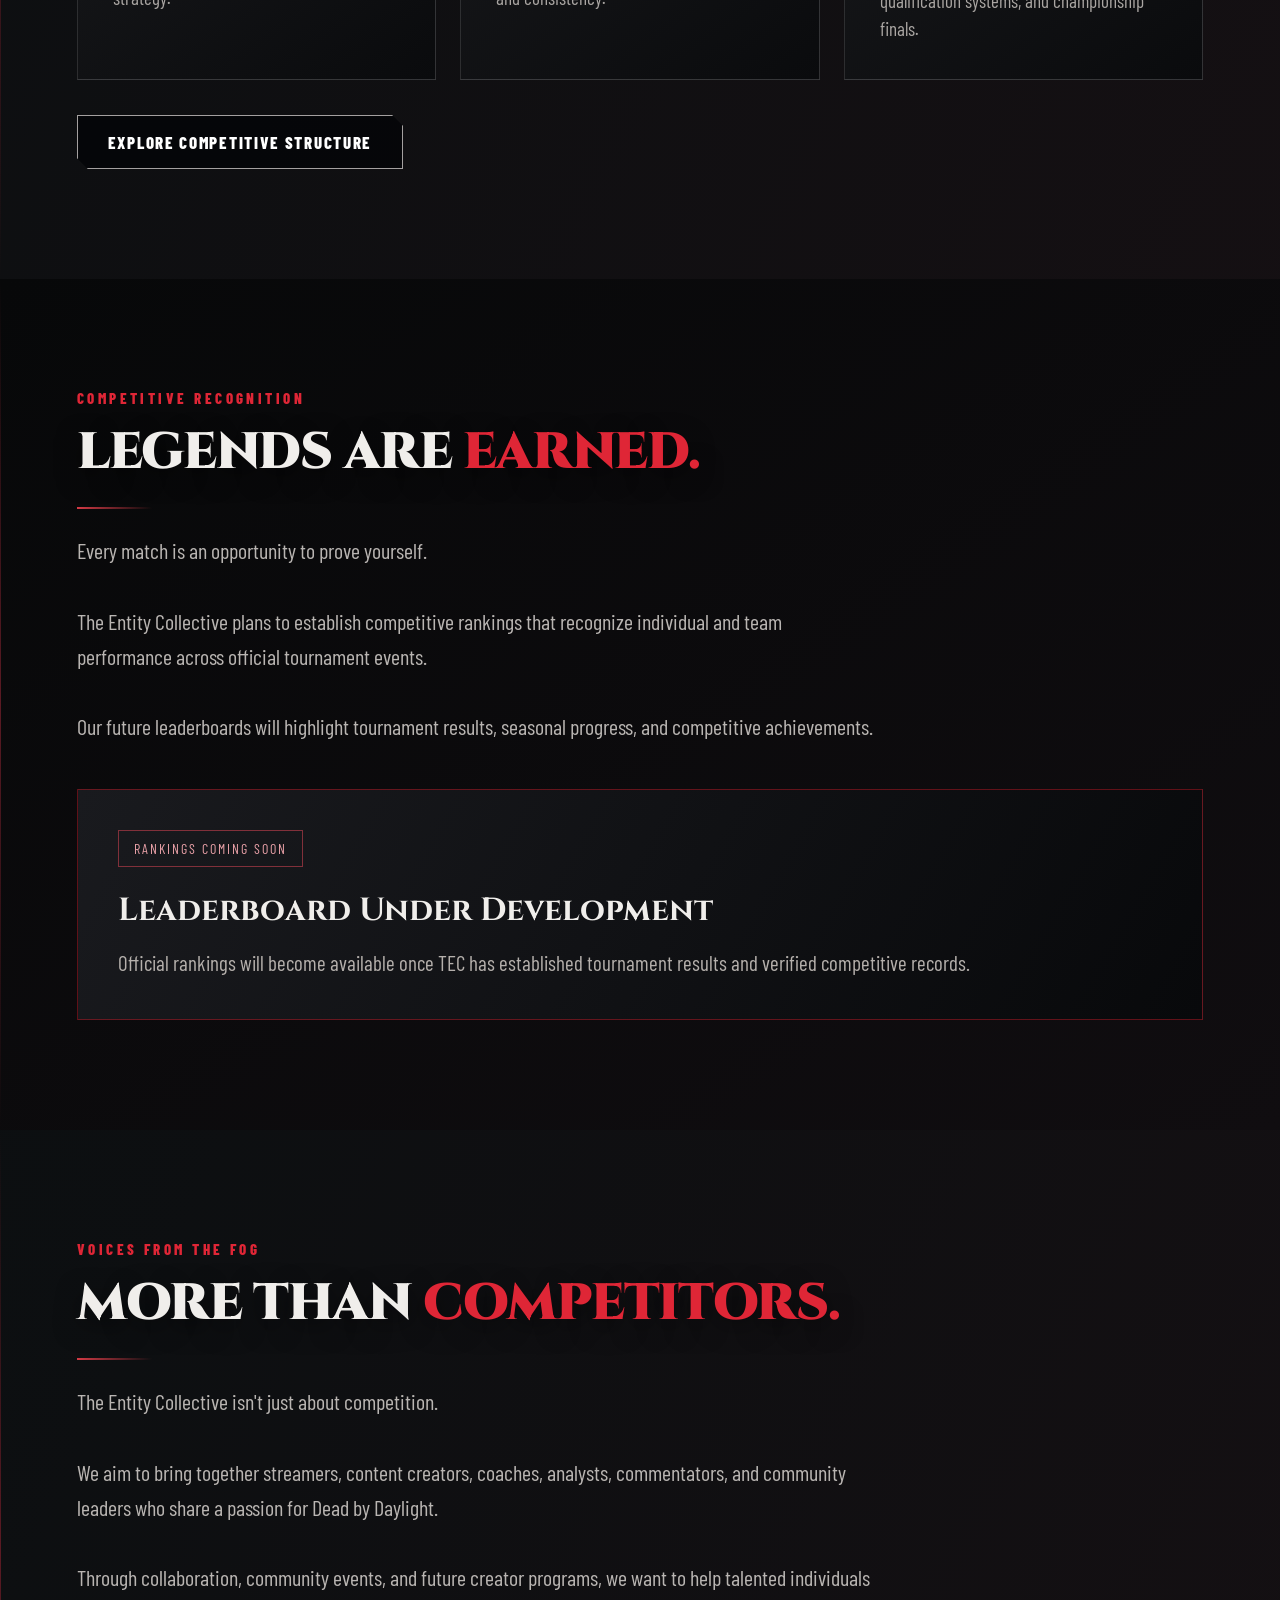
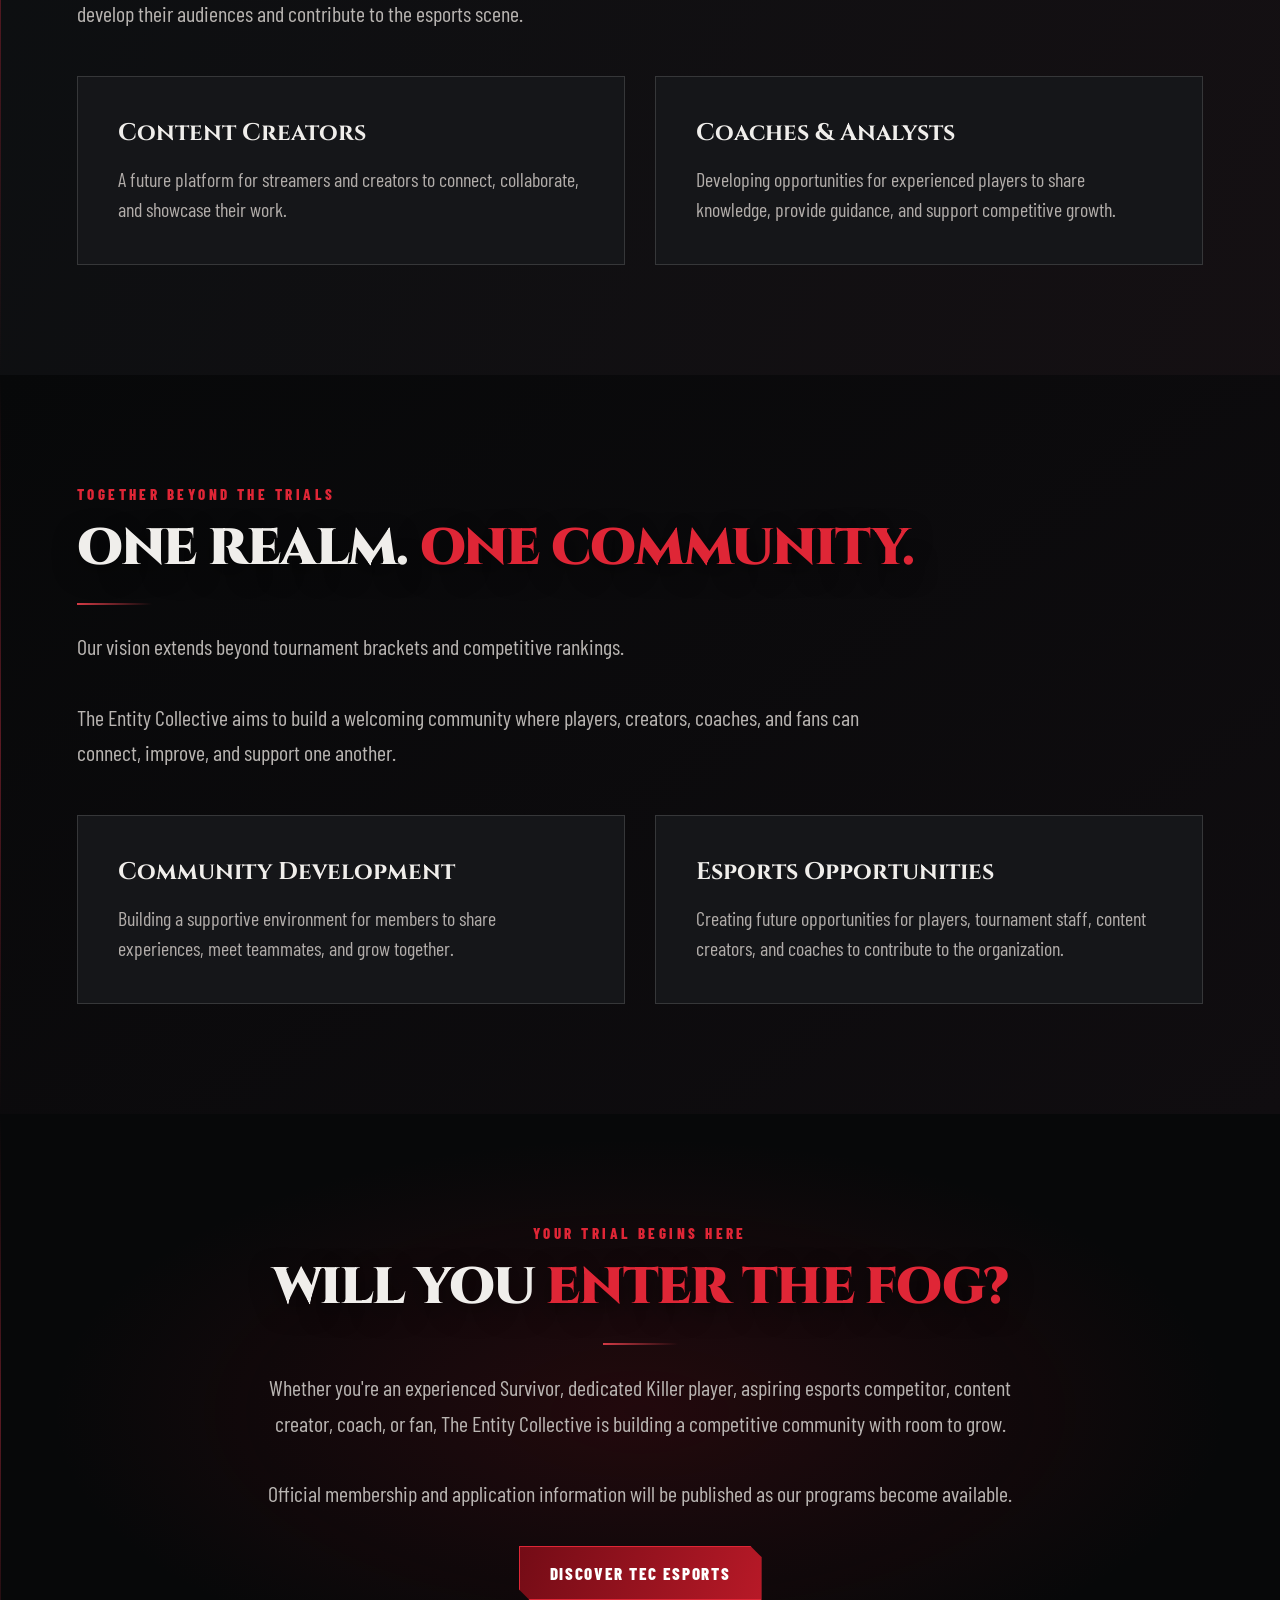
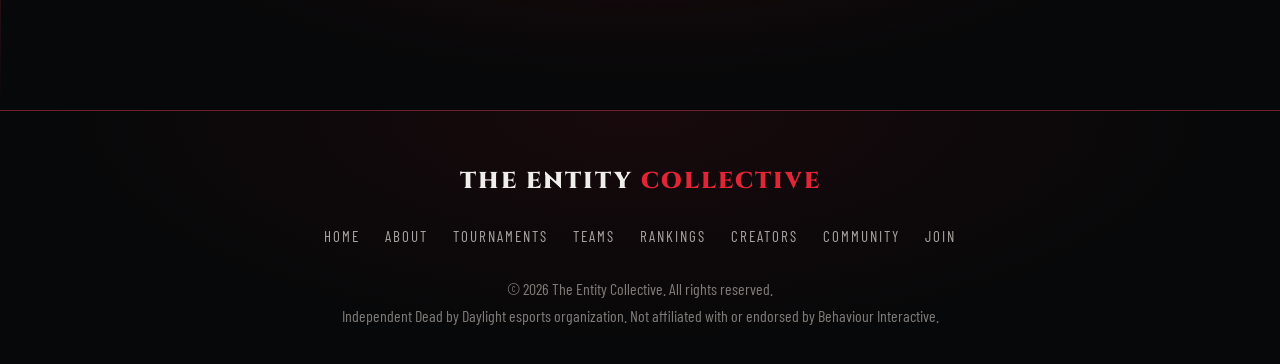
==== commit 7b1d3541: "Give home its own DBD-inspired identity and copy" ====
--- a/index.html
+++ b/index.html
@@ -10,10 +10,10 @@
 
   <title>The Entity Collective | Compete. Unite. Survive.</title>
 
-  <link rel="stylesheet" href="/style.css?v=tec-nav-2">
+  <link rel="stylesheet" href="/style.css?v=tec-realm-1">
 </head>
 
-<body>
+<body class="realm-home">
 
 <!-- TEC FIVE-MARK EMBLEM -->
 <svg
@@ -53,8 +53,8 @@
       <a href="/tournaments.html">Tournaments</a>
       <a href="/teams.html">Teams</a>
       <a href="/rankings.html">Rankings</a>
-      <a href="index.html#creators">Creators</a>
-      <a href="index.html#community">Community</a>
+      <a href="/creators.html">Creators</a>
+      <a href="/community.html">Community</a>
       <a href="index.html#join">Join</a>
     </nav>
 
@@ -163,7 +163,7 @@
 
       </a>
 
-      <a href="#community" class="feature-panel">
+      <a href="/community.html" class="feature-panel">
 
         <div class="panel-label">
           Beyond the Trials
@@ -597,8 +597,8 @@
     <a href="/tournaments.html">Tournaments</a>
     <a href="/teams.html">Teams</a>
     <a href="/rankings.html">Rankings</a>
-    <a href="index.html#creators">Creators</a>
-    <a href="index.html#community">Community</a>
+    <a href="/creators.html">Creators</a>
+    <a href="/community.html">Community</a>
     <a href="index.html#join">Join</a>
   </div>
 
--- a/style.css
+++ b/style.css
@@ -871,3 +871,44 @@
   }
 
 }
+
+
+/* ENTITY REALM — SITE-WIDE ART DIRECTION */
+:root{--ember:#d93c43;--bone:#e4d9c7;--fog:#a7a9a4}
+body{background:#07090a;background-image:radial-gradient(ellipse at 12% 25%,rgba(95,10,18,.12),transparent 45%),repeating-linear-gradient(0deg,transparent 0 3px,rgba(255,255,255,.012) 4px 5px);background-attachment:fixed}
+body:before{content:"";position:fixed;inset:0;z-index:150;pointer-events:none;opacity:.13;background:repeating-linear-gradient(90deg,transparent 0 2px,rgba(255,255,255,.05) 3px 4px);mix-blend-mode:screen}
+.site-header{border-bottom:1px solid rgba(180,45,54,.55);box-shadow:0 12px 50px rgba(0,0,0,.45)}
+.site-logo{position:relative}
+.site-logo:before{content:"";display:block;flex:none;width:30px;height:42px;background:linear-gradient(105deg,#eee5db,#b43d45);clip-path:polygon(4% 17%,14% 9%,23% 82%,31% 4%,39% 0,47% 84%,54% 9%,62% 5%,70% 85%,78% 17%,86% 12%,92% 75%,100% 72%,100% 84%,0 100%,0 86%);filter:drop-shadow(0 0 8px #7a1722)}
+.site-logo:has(.logo-mark):before{display:none}
+.nav-links a{position:relative}
+.nav-links a:after{content:"";position:absolute;bottom:-8px;left:0;width:0;height:1px;background:var(--red-bright);transition:width .25s}
+.nav-links a:hover:after,.nav-links a.active:after{width:100%}
+.section{position:relative;isolation:isolate}
+.section-dark{background:linear-gradient(115deg,rgba(12,15,17,.96),rgba(21,16,19,.96))}
+.section-black{background:linear-gradient(145deg,#070809,#100d10)}
+.section:before{content:"";position:absolute;left:0;top:0;bottom:0;width:1px;background:linear-gradient(transparent,#5b1a23,transparent);pointer-events:none}
+.section-kicker{letter-spacing:.23em!important;text-transform:uppercase}
+.section-title{letter-spacing:-.025em;text-shadow:0 8px 25px rgba(0,0,0,.5)}
+.section-line{height:2px!important;background:linear-gradient(90deg,#d43a45,transparent)!important}
+.btn,.nav-cta{clip-path:polygon(0 0,calc(100% - 11px) 0,100% 11px,100% 100%,11px 100%,0 calc(100% - 11px));transition:transform .25s,background .25s,box-shadow .25s}
+.btn:hover,.nav-cta:hover{transform:translateY(-3px);box-shadow:0 12px 30px rgba(130,15,30,.3)}
+.event-main,.event-side-card,.division-card,.roadmap-step,.information-card,.rank-panel,.rank-step,.creator-card,.creator-path article,.community-feature,.community-values article,.community-note,.how-card,.how-step,.roster-card,.path-card{position:relative;overflow:hidden;transition:transform .3s ease,border-color .3s ease,box-shadow .3s ease}
+.event-main:hover,.event-side-card:hover,.division-card:hover,.roadmap-step:hover,.information-card:hover,.rank-panel:hover,.rank-step:hover,.creator-card:hover,.creator-path article:hover,.community-feature:hover,.community-values article:hover,.community-note:hover,.how-card:hover,.how-step:hover,.roster-card:hover,.path-card:hover{transform:translateY(-5px);border-color:rgba(220,64,73,.65);box-shadow:0 18px 42px rgba(0,0,0,.4)}
+.event-main:after,.division-card:after,.rank-panel:after,.creator-card:after,.community-feature:after,.how-card:after{content:"";position:absolute;right:-42px;top:-42px;width:145px;height:145px;border:1px solid rgba(205,49,63,.18);transform:rotate(45deg);pointer-events:none}
+.site-footer{border-top:1px solid #70202c;background:radial-gradient(ellipse at top,rgba(91,13,23,.2),transparent 65%),#070809}
+.tournament-hero:before,.roster-hero:before,.rank-hero:before,.creator-hero:before,.community-hero:before{background-size:cover!important;filter:saturate(.8)}
+.tournament-hero:after,.roster-hero:after,.rank-hero:after,.creator-hero:after,.community-hero:after{content:"";position:absolute;inset:0;z-index:-1;pointer-events:none;background:linear-gradient(90deg,rgba(90,7,19,.13),transparent 30%,rgba(90,7,19,.14)),repeating-linear-gradient(0deg,transparent 0 5px,rgba(0,0,0,.07) 6px 7px)}
+/* Individual realms — distinctive silhouettes and mood for each section */
+body.realm-tournaments .tournament-hero{background:radial-gradient(ellipse at 75% 40%,rgba(145,14,25,.18),transparent 45%),#08090b}
+body.realm-teams .roster-hero{background:radial-gradient(ellipse at 18% 50%,rgba(33,88,91,.23),transparent 55%),#08090b}
+body.realm-rankings .rank-hero{background:radial-gradient(ellipse at 75% 40%,rgba(180,112,39,.17),transparent 55%),#08090b}
+body.realm-creators .creator-hero{background:radial-gradient(ellipse at 75% 45%,rgba(95,46,123,.2),transparent 55%),#08090b}
+body.realm-community .community-hero{background:radial-gradient(ellipse at 25% 45%,rgba(42,95,76,.2),transparent 55%),#08090b}
+body.realm-rankings .rank-panel{border-top-color:#aa783d}
+body.realm-creators .creator-card:nth-child(3n + 2){border-top-color:#7f527e}
+body.realm-community .community-feature:nth-child(3n + 2){border-top-color:#5e8275}
+.realm-tournaments .tournament-hero h1,.realm-teams .roster-hero h1,.realm-rankings .rank-hero h1,.realm-creators .creator-hero h1,.realm-community .community-hero h1{max-width:1000px;margin:auto}
+.realm-tournaments .tournament-hero h1:after,.realm-teams .roster-hero h1:after,.realm-rankings .rank-hero h1:after,.realm-creators .creator-hero h1:after,.realm-community .community-hero h1:after{content:"";display:block;width:115px;height:3px;background:linear-gradient(90deg,transparent,#b42e3c,transparent);margin:23px auto 0}
+@media(prefers-reduced-motion:reduce){html{scroll-behavior:auto!important}*,*:before,*:after{animation-duration:.01ms!important;transition-duration:.01ms!important}}
+@media(max-width:850px){.site-logo:before{width:23px;height:32px}.nav-links a:after{display:none}}
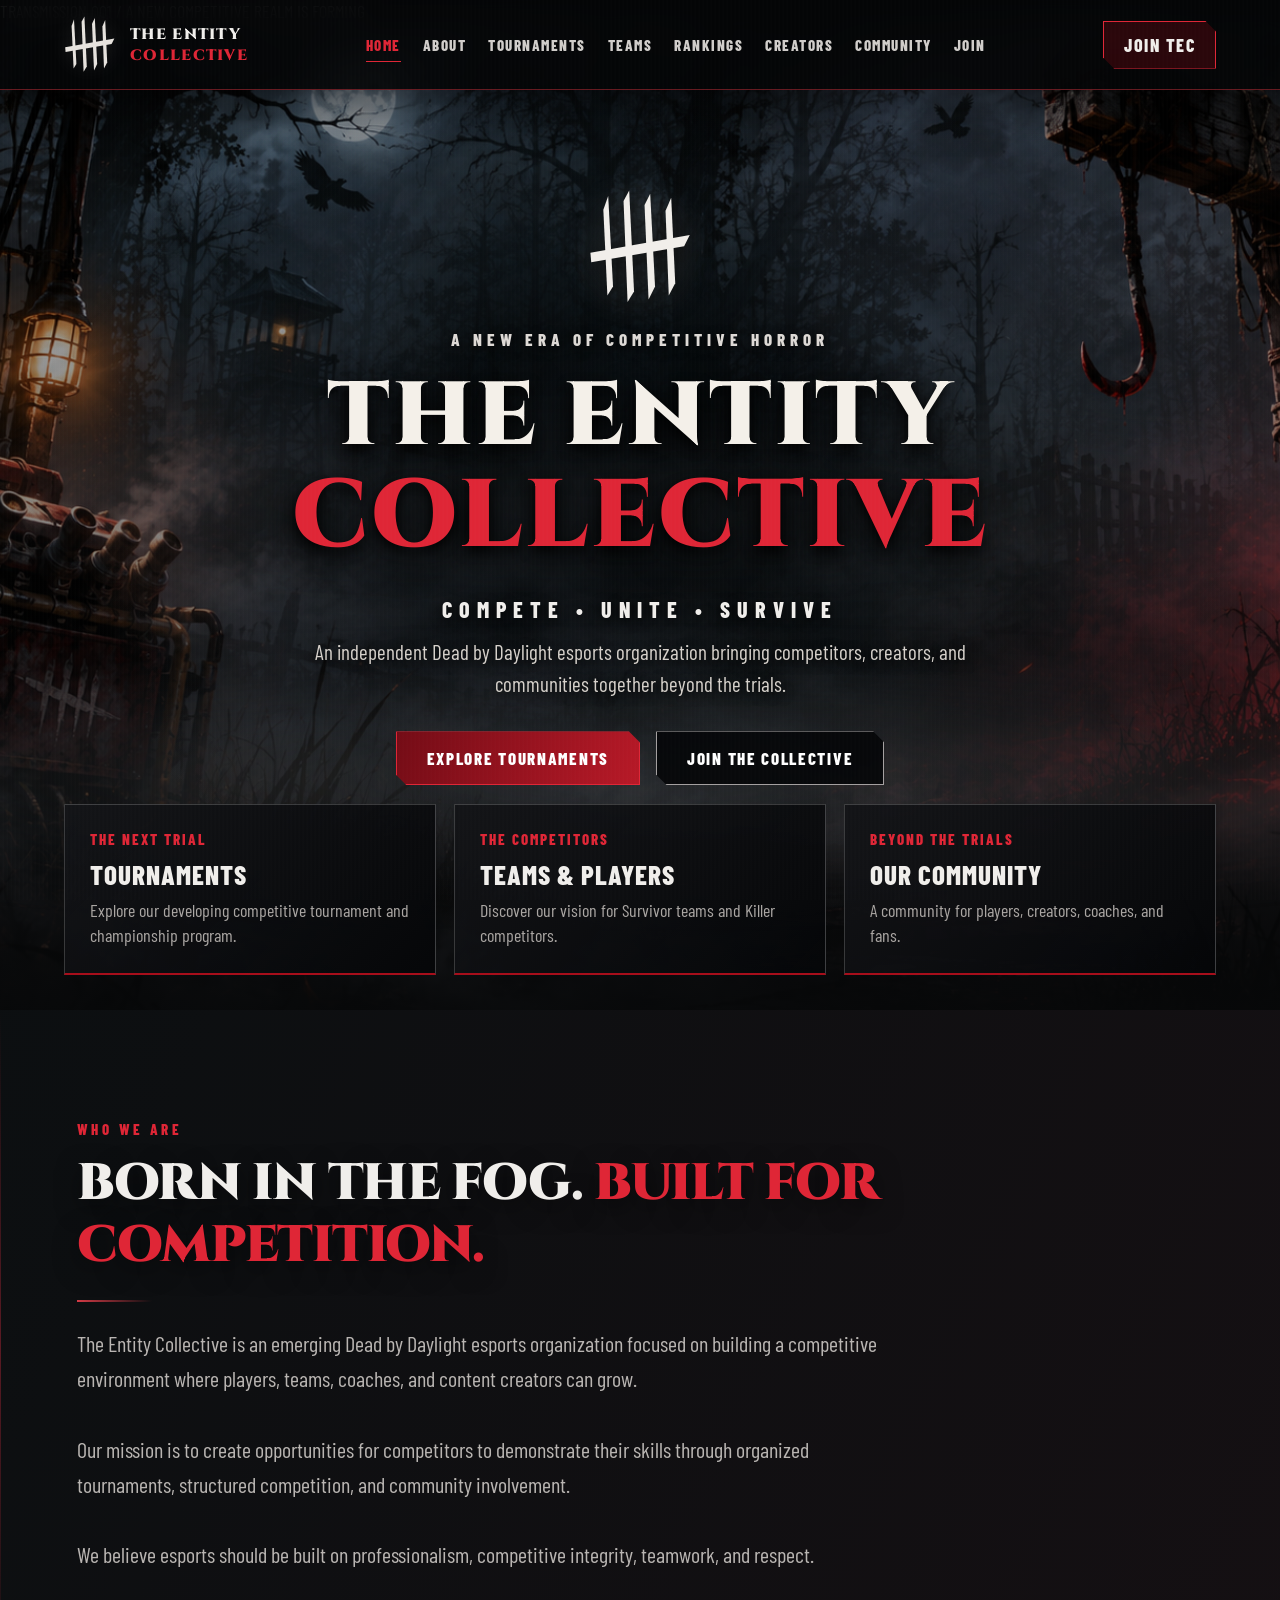
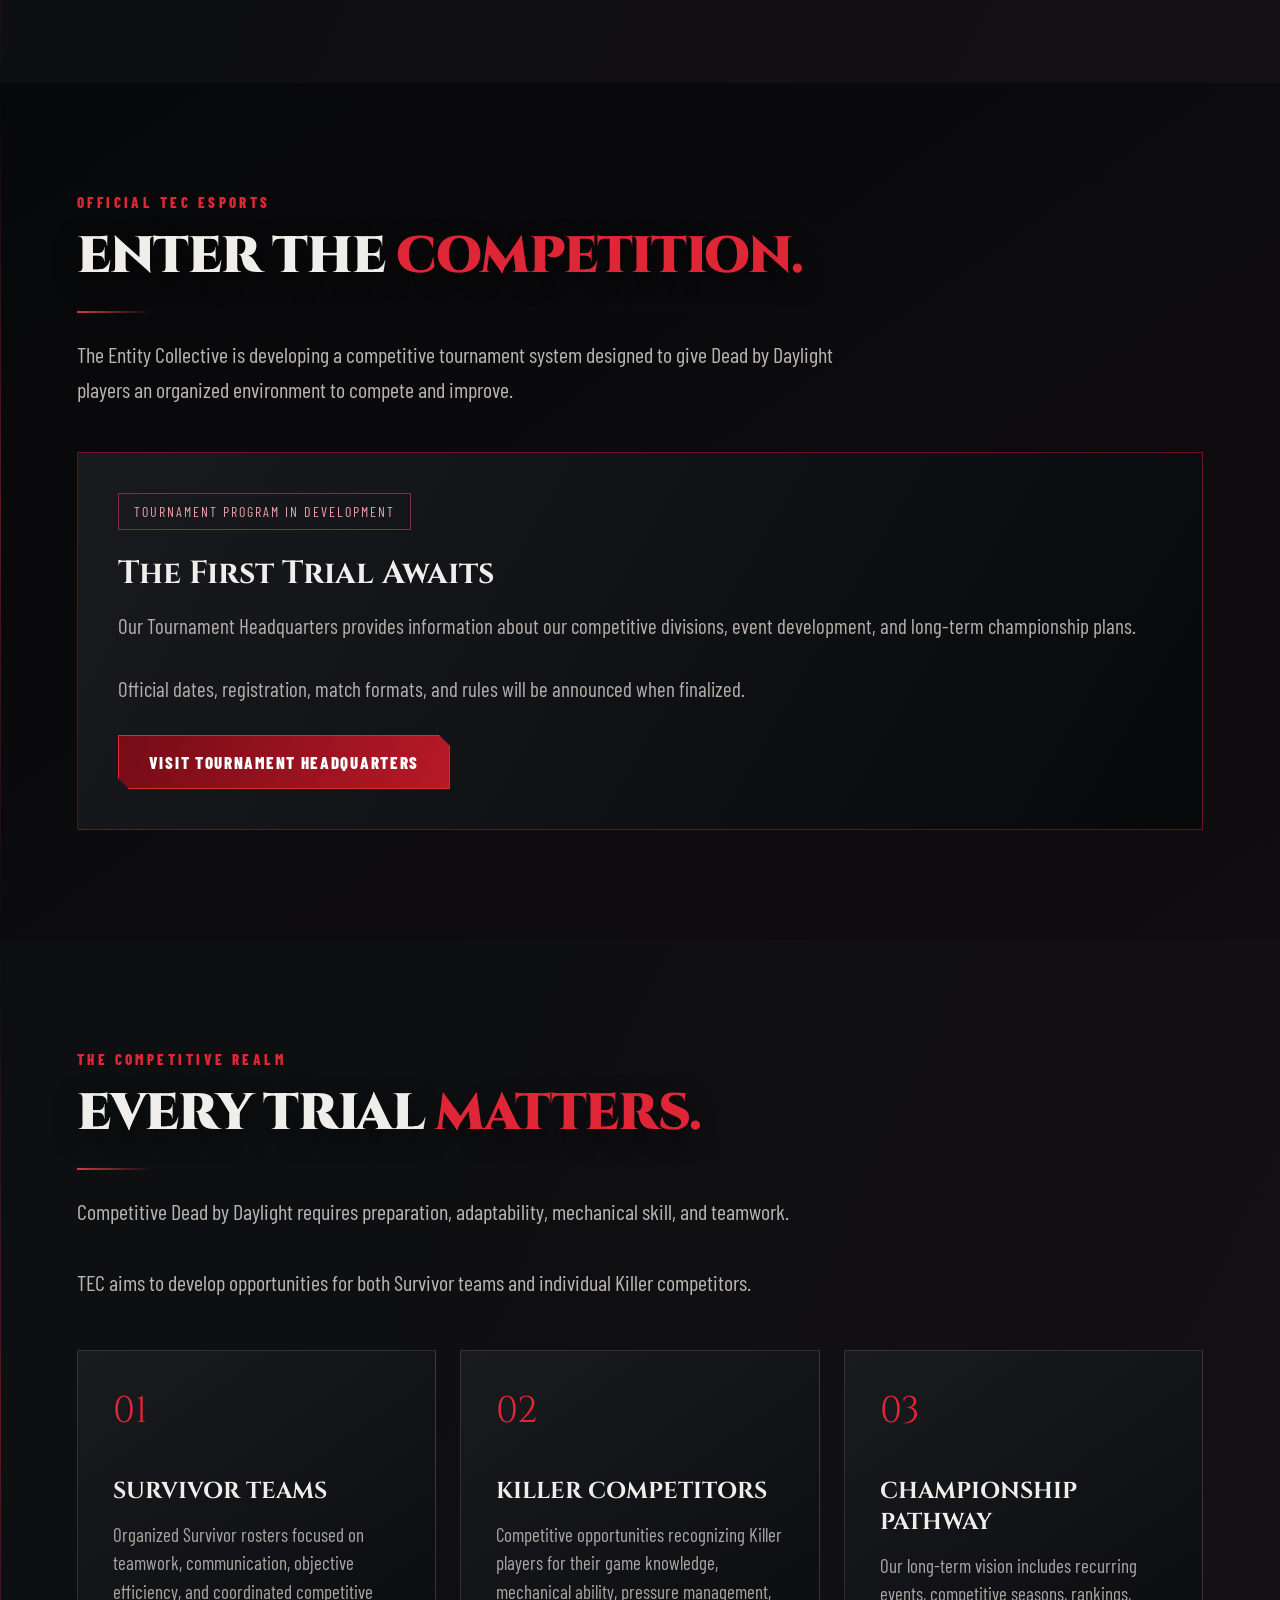
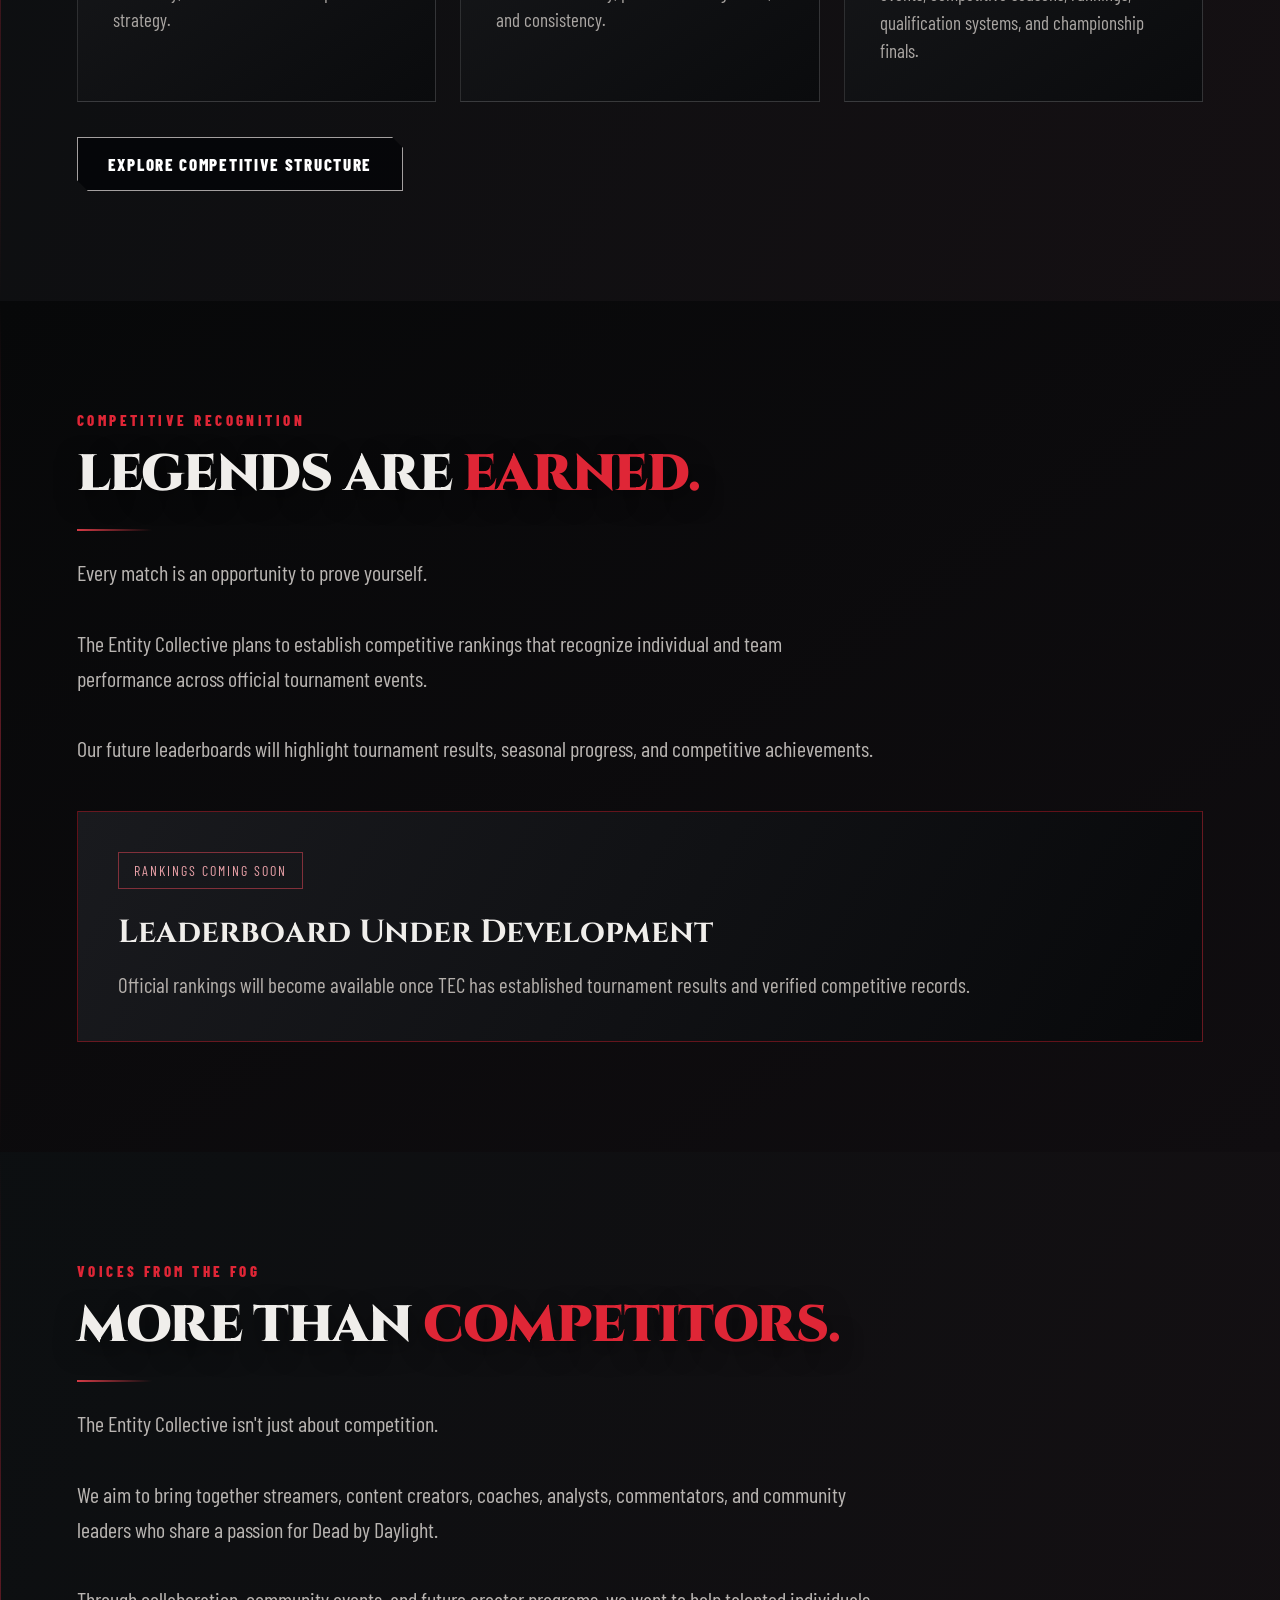
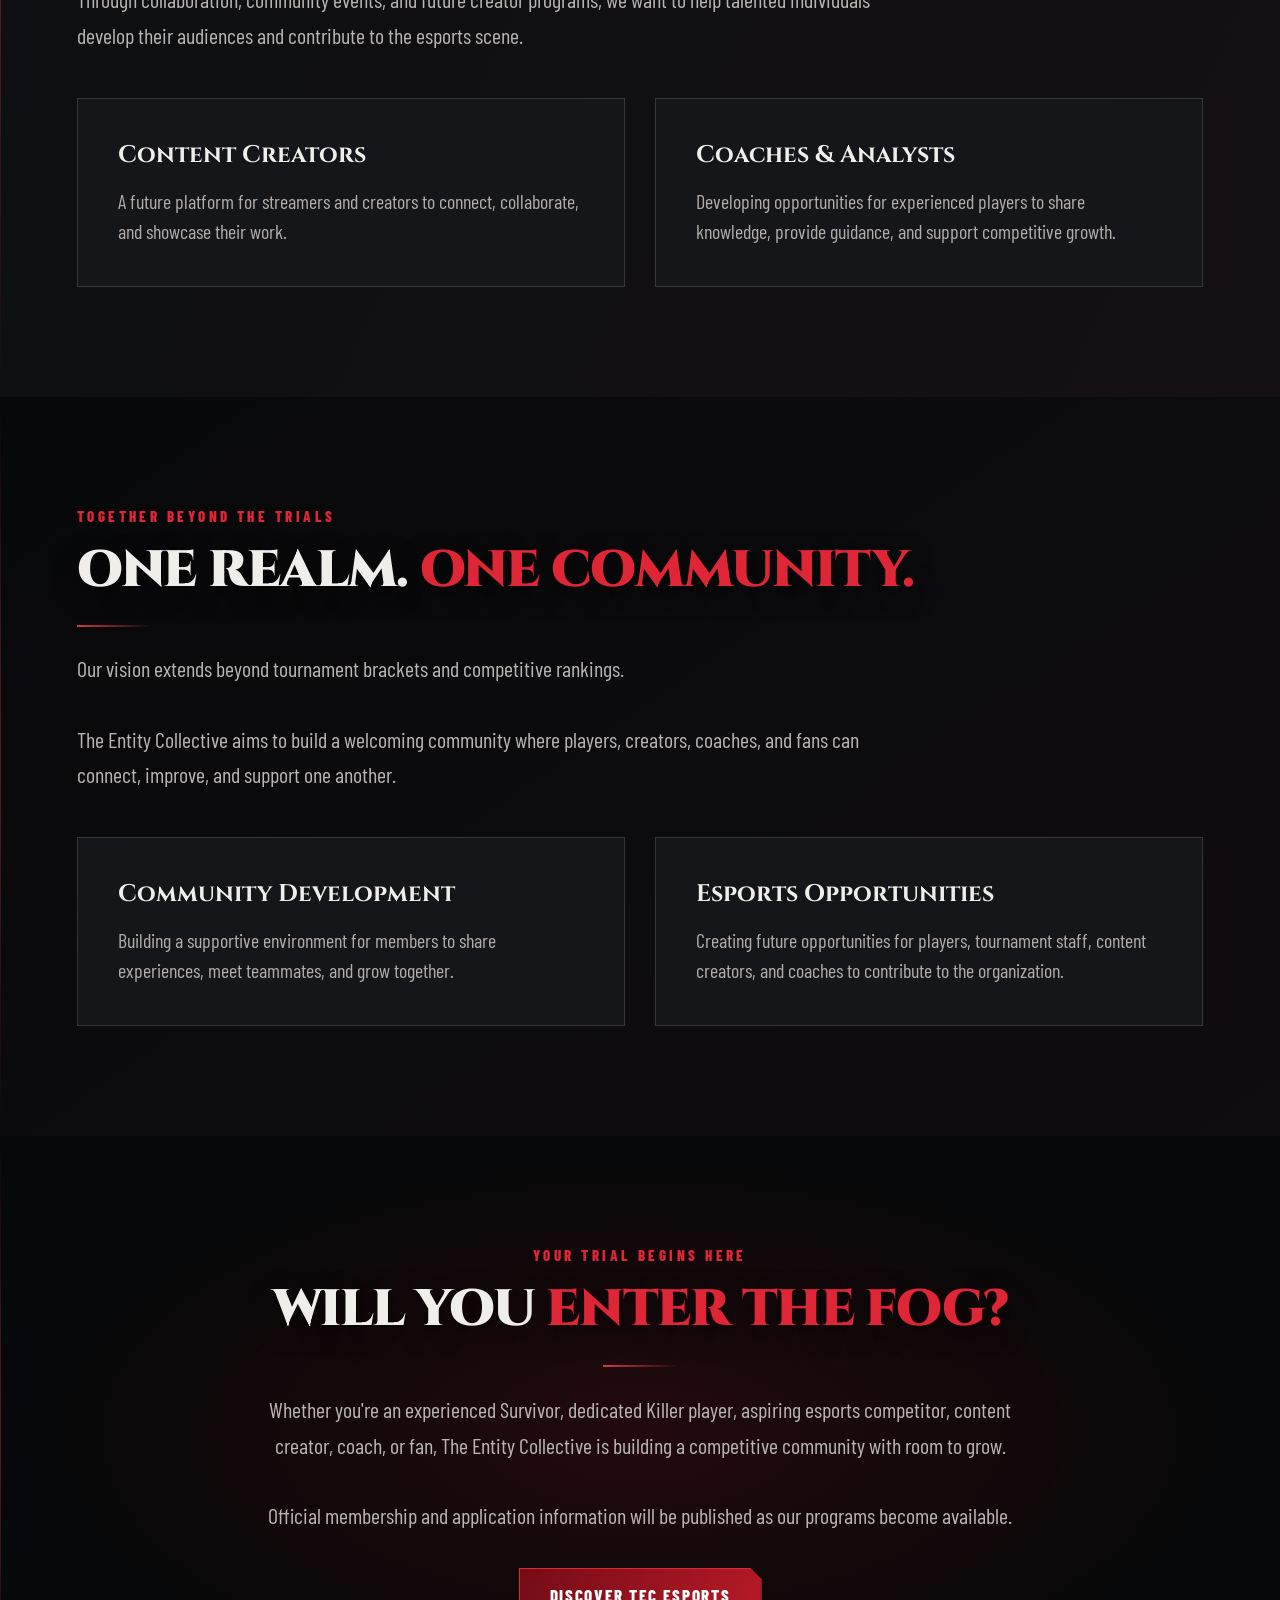
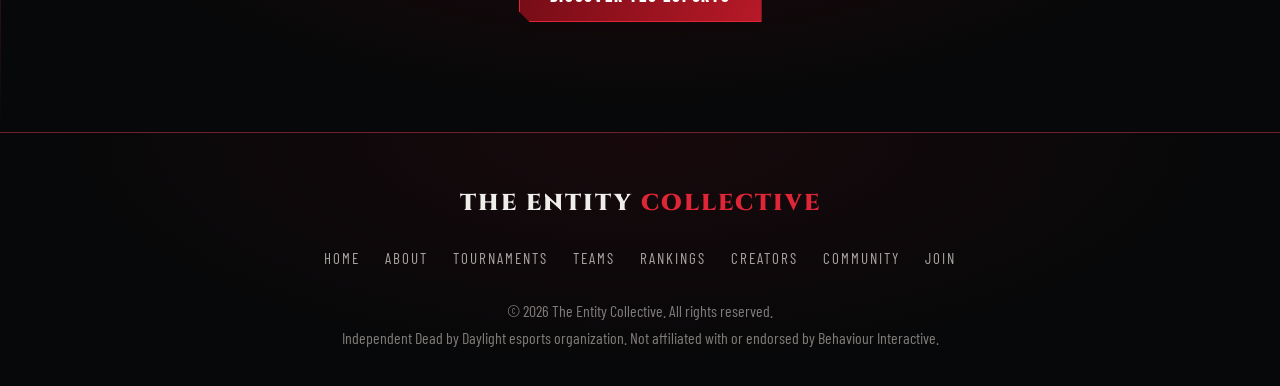
==== commit db1257f0: "Add immersive realm-specific transmission banner" ====
--- a/index.html
+++ b/index.html
@@ -77,6 +77,7 @@
 </header>
 
 <main>
+<div class="realm-signal"><span class="signal-light"></span> TRANSMISSION 001 <span class="signal-divider">/</span> A NEW COMPETITIVE REALM IS FORMING</div>
 
   <!-- CINEMATIC HOMEPAGE HERO -->
   <section class="hero" id="home">
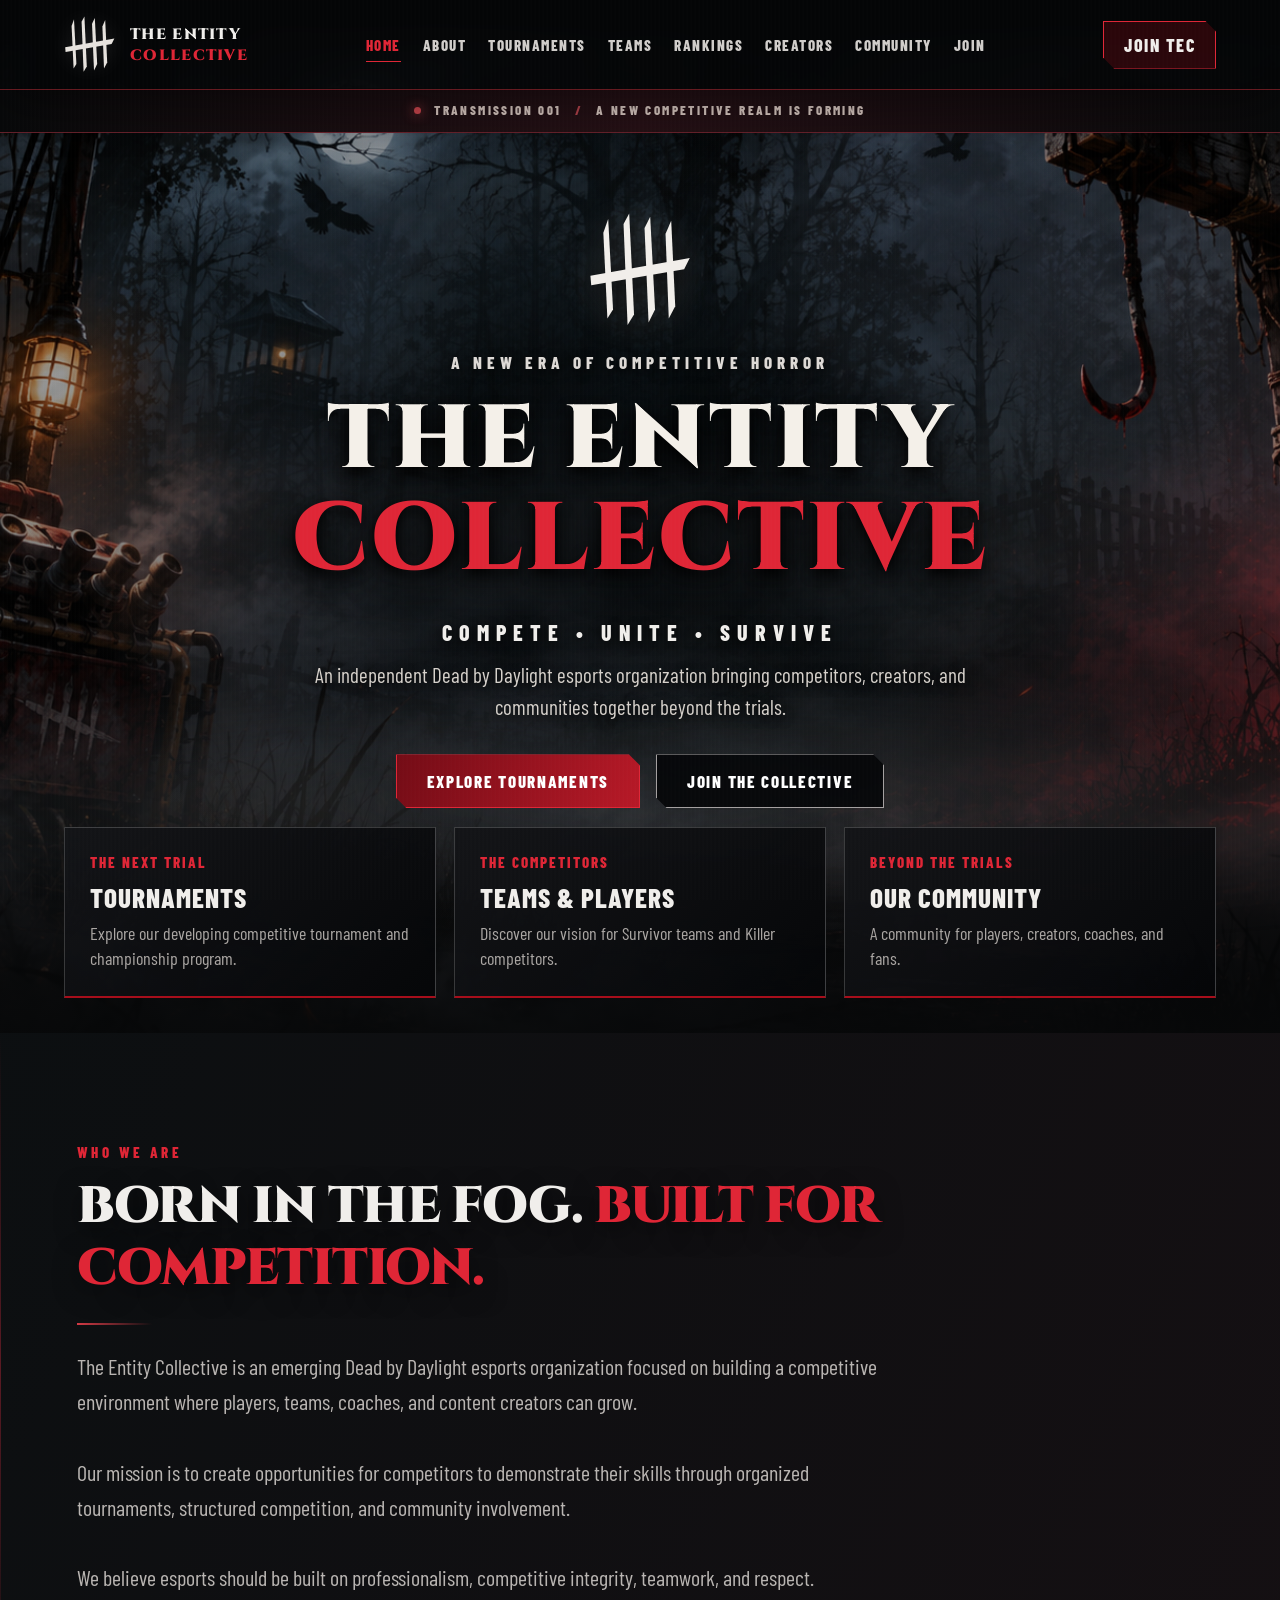
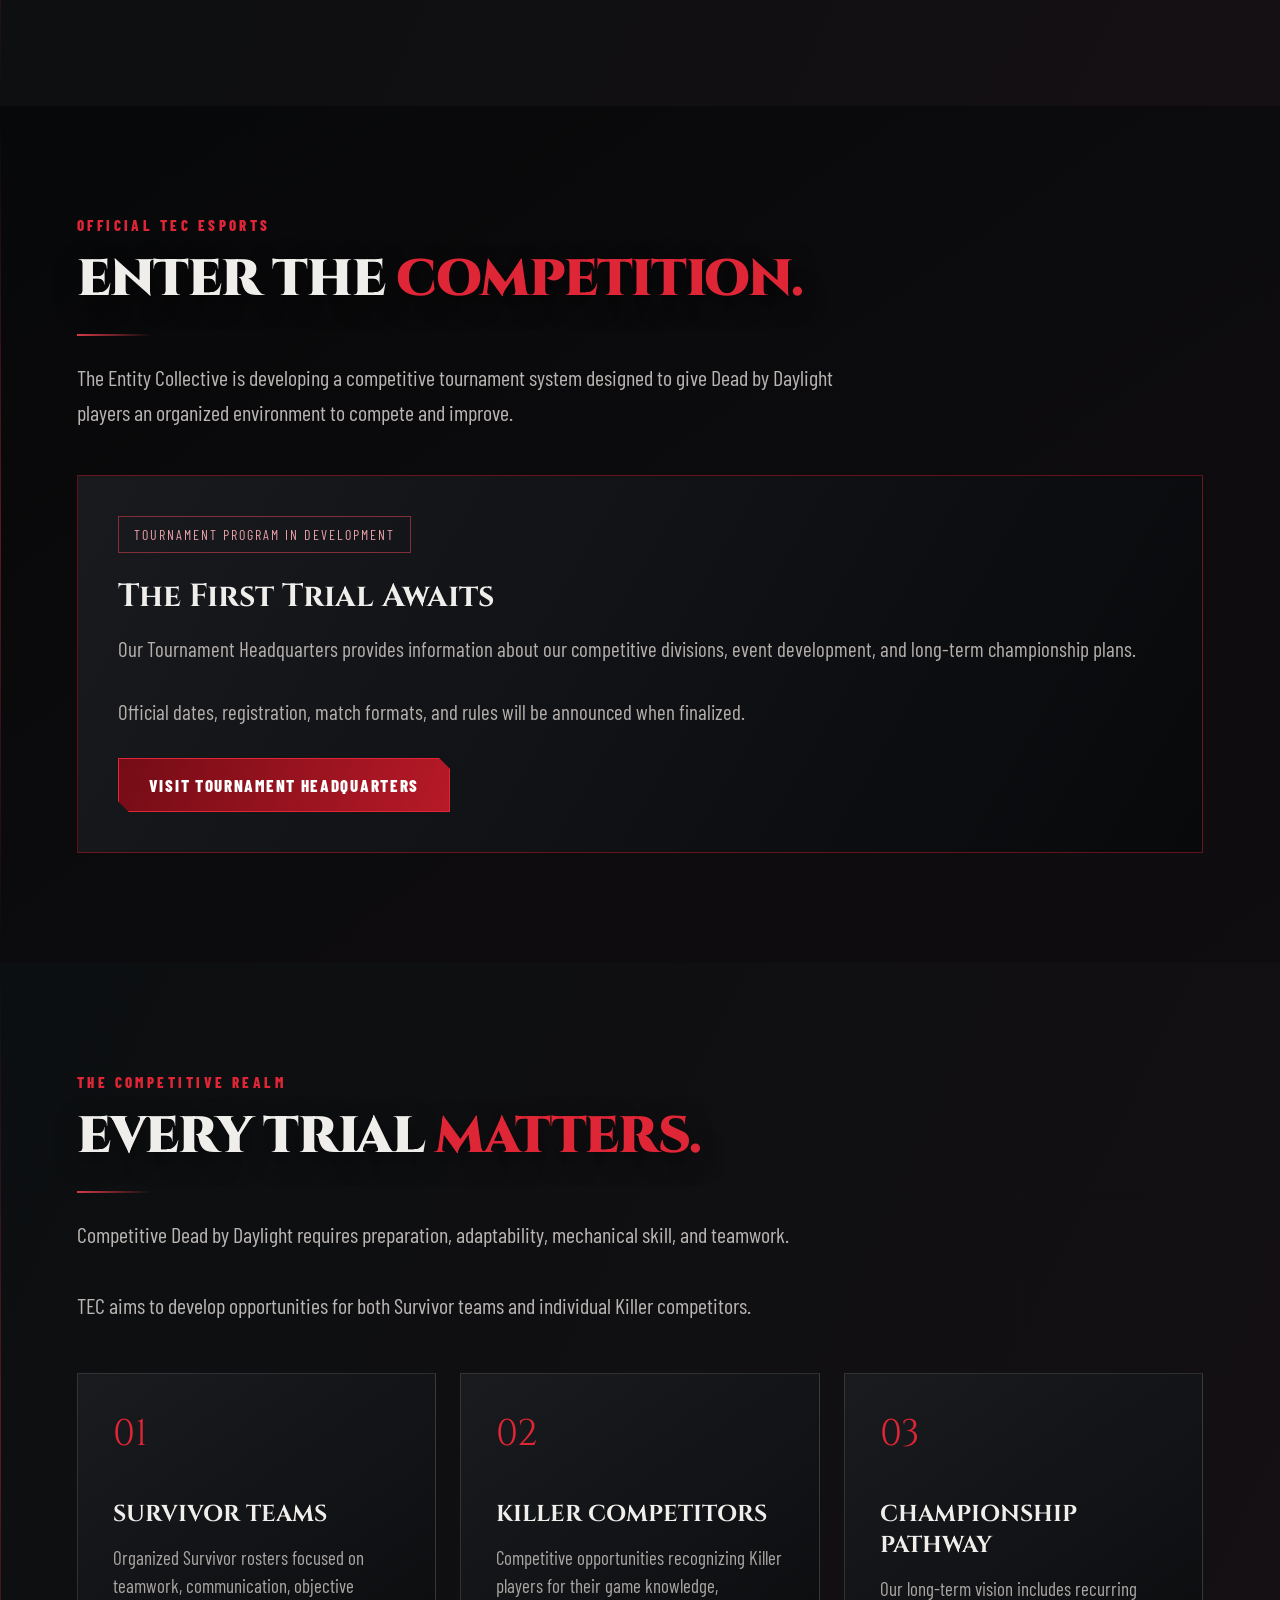
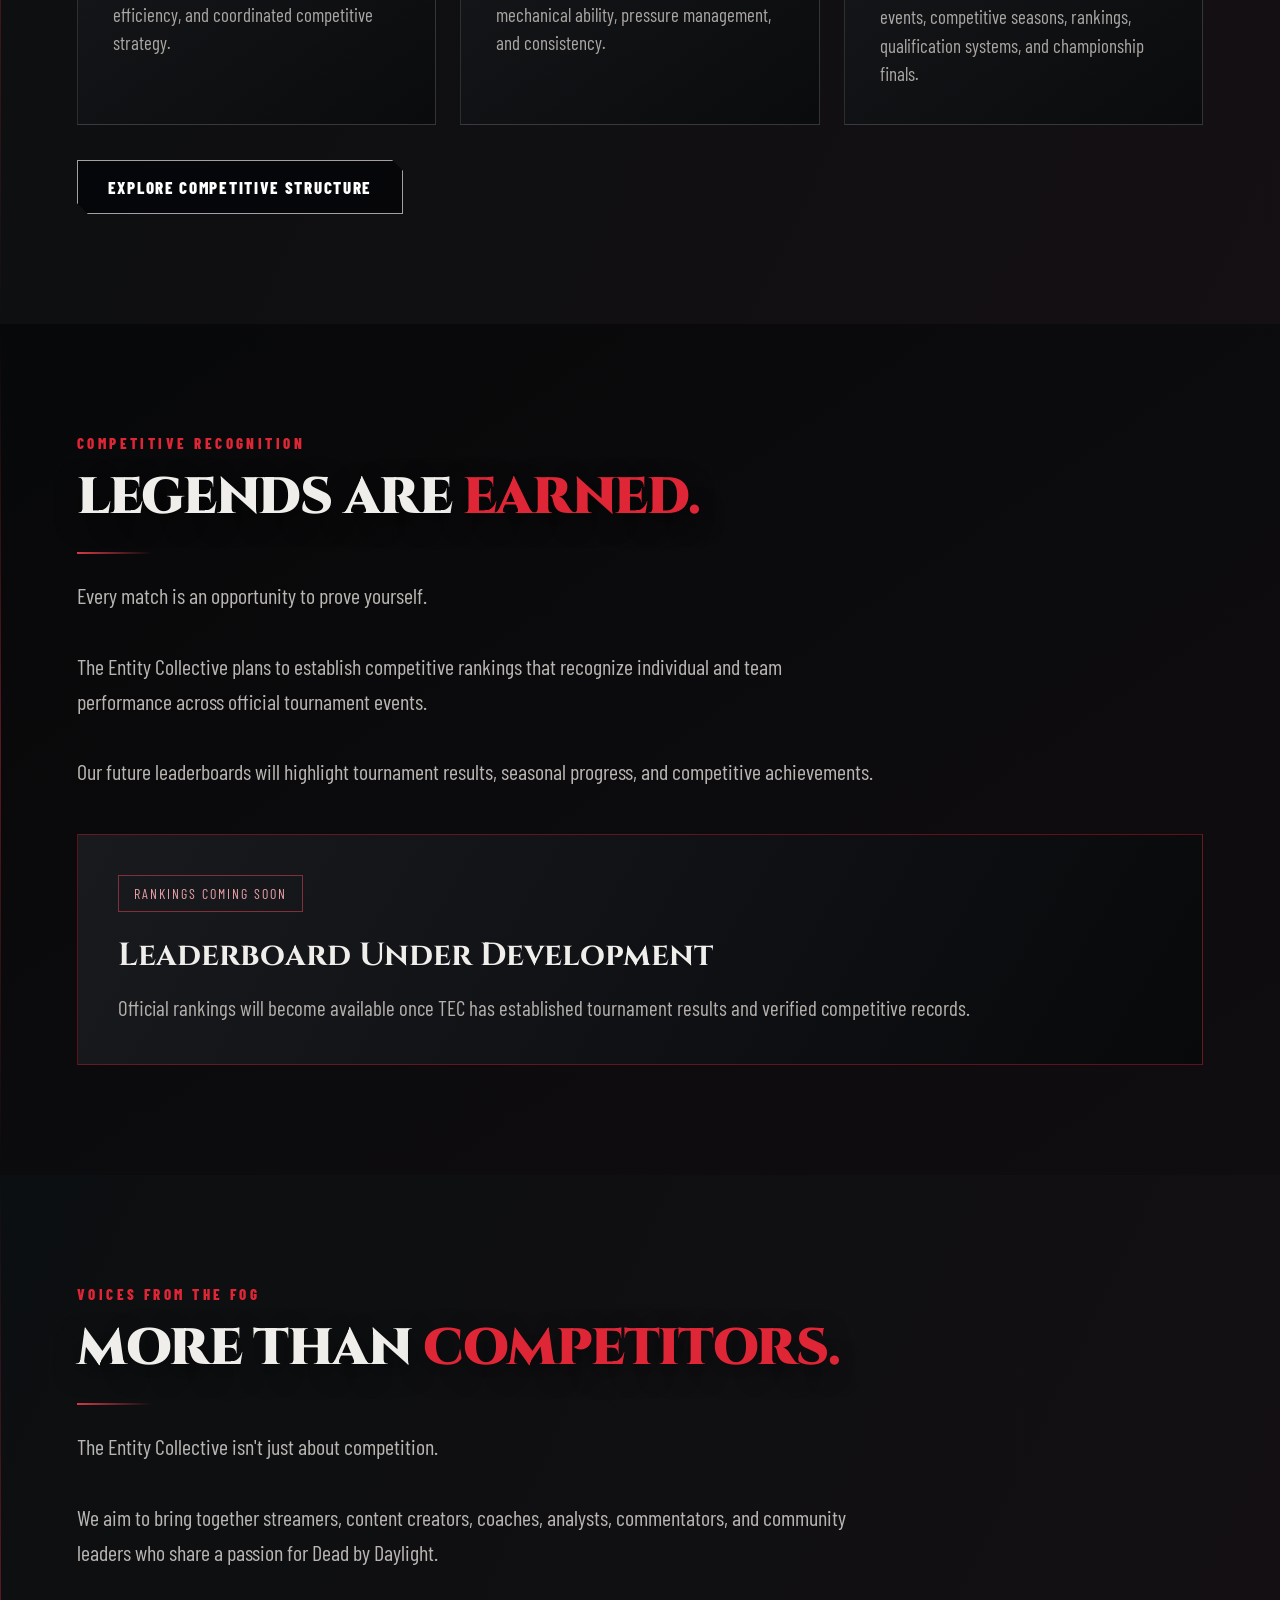
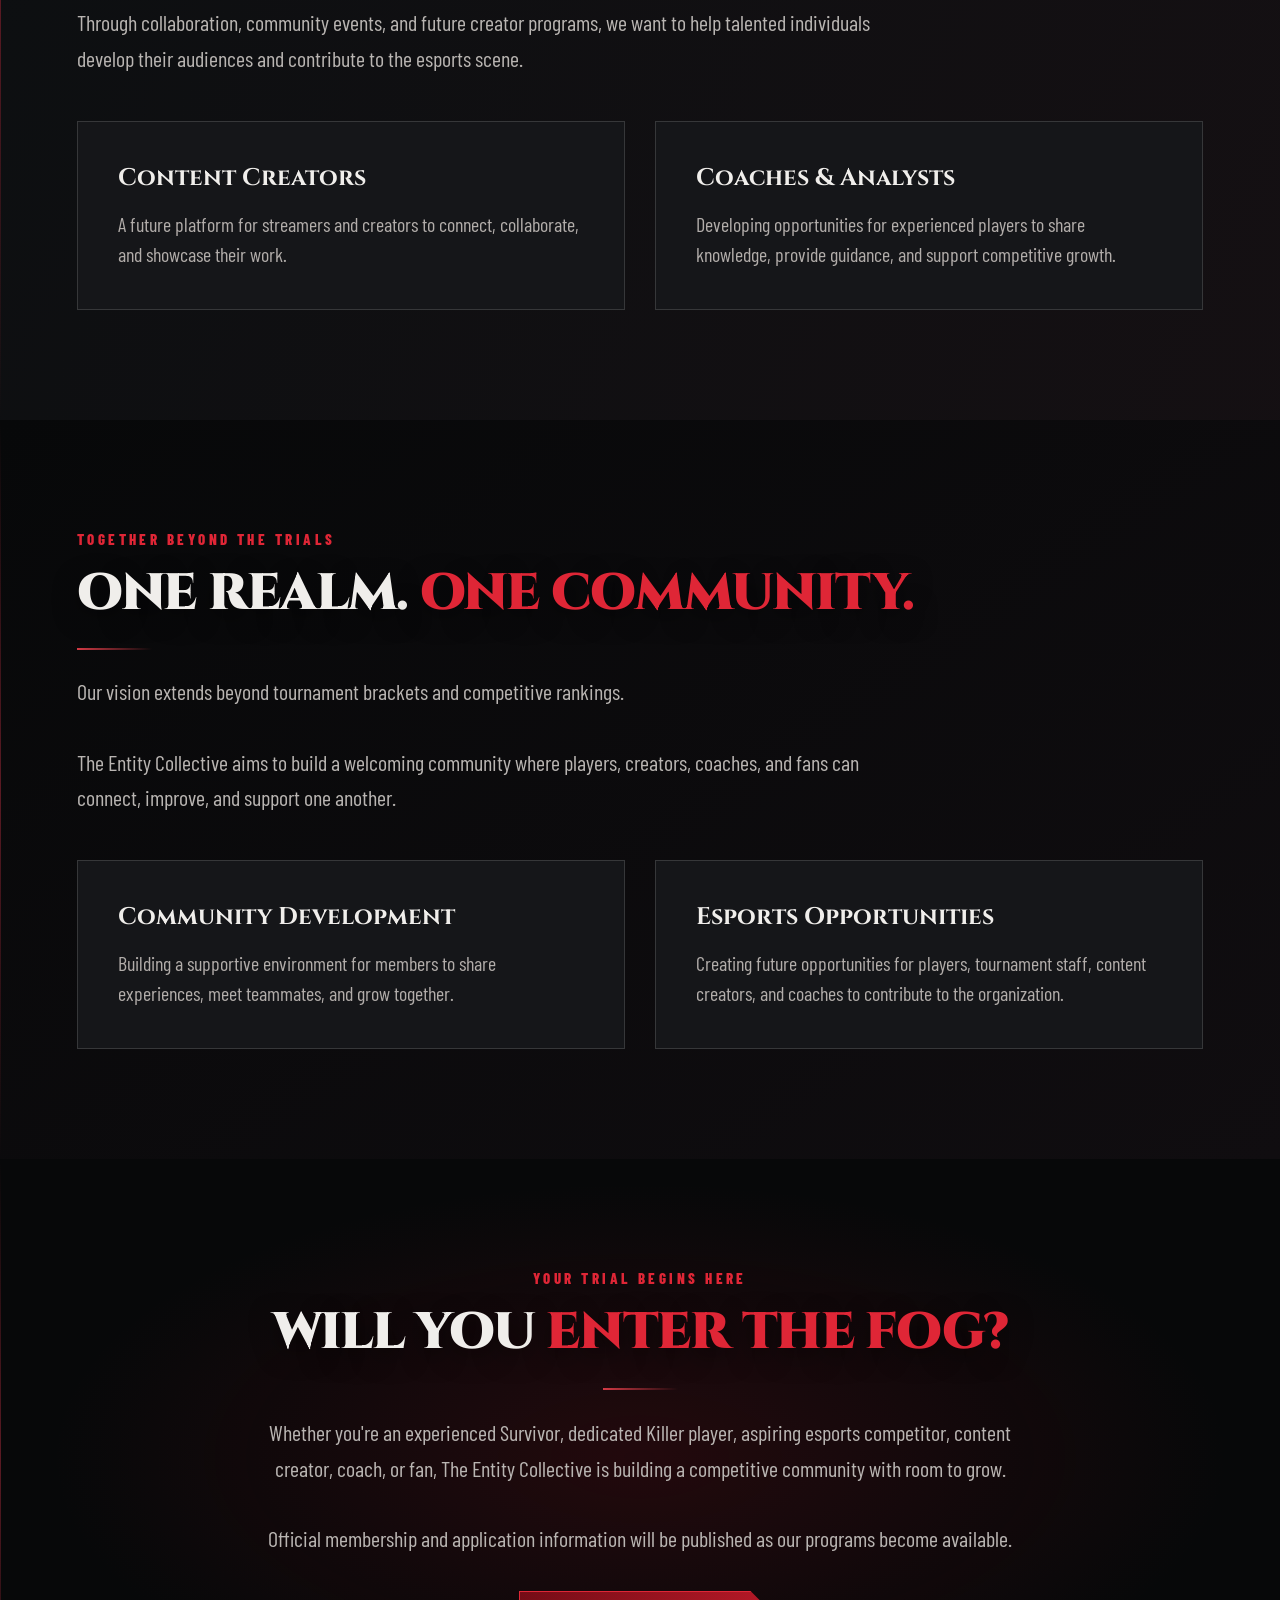
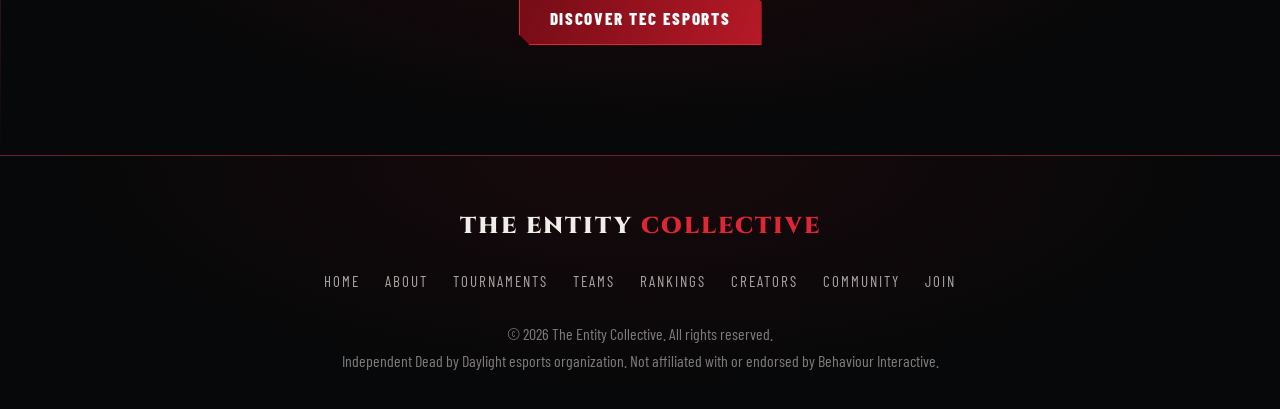
==== commit 4691100d: "Unify full navigation with About and Join on every page" ====
--- a/index.html
+++ b/index.html
@@ -48,14 +48,14 @@
     </a>
 
     <nav class="nav-links" id="navLinks" aria-label="Main navigation">
-      <a href="index.html" class="active">Home</a>
-      <a href="index.html#about">About</a>
+      <a href="/index.html" class="active">Home</a>
+      <a href="/index.html#about">About</a>
       <a href="/tournaments.html">Tournaments</a>
       <a href="/teams.html">Teams</a>
       <a href="/rankings.html">Rankings</a>
       <a href="/creators.html">Creators</a>
       <a href="/community.html">Community</a>
-      <a href="index.html#join">Join</a>
+      <a href="/index.html#join">Join</a>
     </nav>
 
     <a href="index.html#join" class="nav-cta">
--- a/style.css
+++ b/style.css
@@ -912,3 +912,11 @@
 .realm-tournaments .tournament-hero h1:after,.realm-teams .roster-hero h1:after,.realm-rankings .rank-hero h1:after,.realm-creators .creator-hero h1:after,.realm-community .community-hero h1:after{content:"";display:block;width:115px;height:3px;background:linear-gradient(90deg,transparent,#b42e3c,transparent);margin:23px auto 0}
 @media(prefers-reduced-motion:reduce){html{scroll-behavior:auto!important}*,*:before,*:after{animation-duration:.01ms!important;transition-duration:.01ms!important}}
 @media(max-width:850px){.site-logo:before{width:23px;height:32px}.nav-links a:after{display:none}}
+
+
+/* IN-WORLD TRANSMISSIONS */
+.realm-signal{position:relative;z-index:3;display:flex;align-items:center;justify-content:center;gap:13px;flex-wrap:wrap;min-height:45px;padding:12px 18px;margin-top:88px;margin-bottom:-88px;background:linear-gradient(90deg,#08090a,#251015 50%,#08090a);border-bottom:1px solid #66212b;color:#d8c8c1;font-size:13px;letter-spacing:2.4px;font-weight:800;text-align:center}
+.realm-signal .signal-light{width:7px;height:7px;border-radius:50%;background:#c9454c;box-shadow:0 0 12px #c9454c}
+.realm-signal .signal-divider{color:#b3434b}
+.realm-home .realm-signal{margin-bottom:-88px}
+@media(max-width:850px){.realm-signal{margin-top:88px;margin-bottom:-88px;font-size:11px;letter-spacing:1px;padding:12px 8px;gap:7px}}
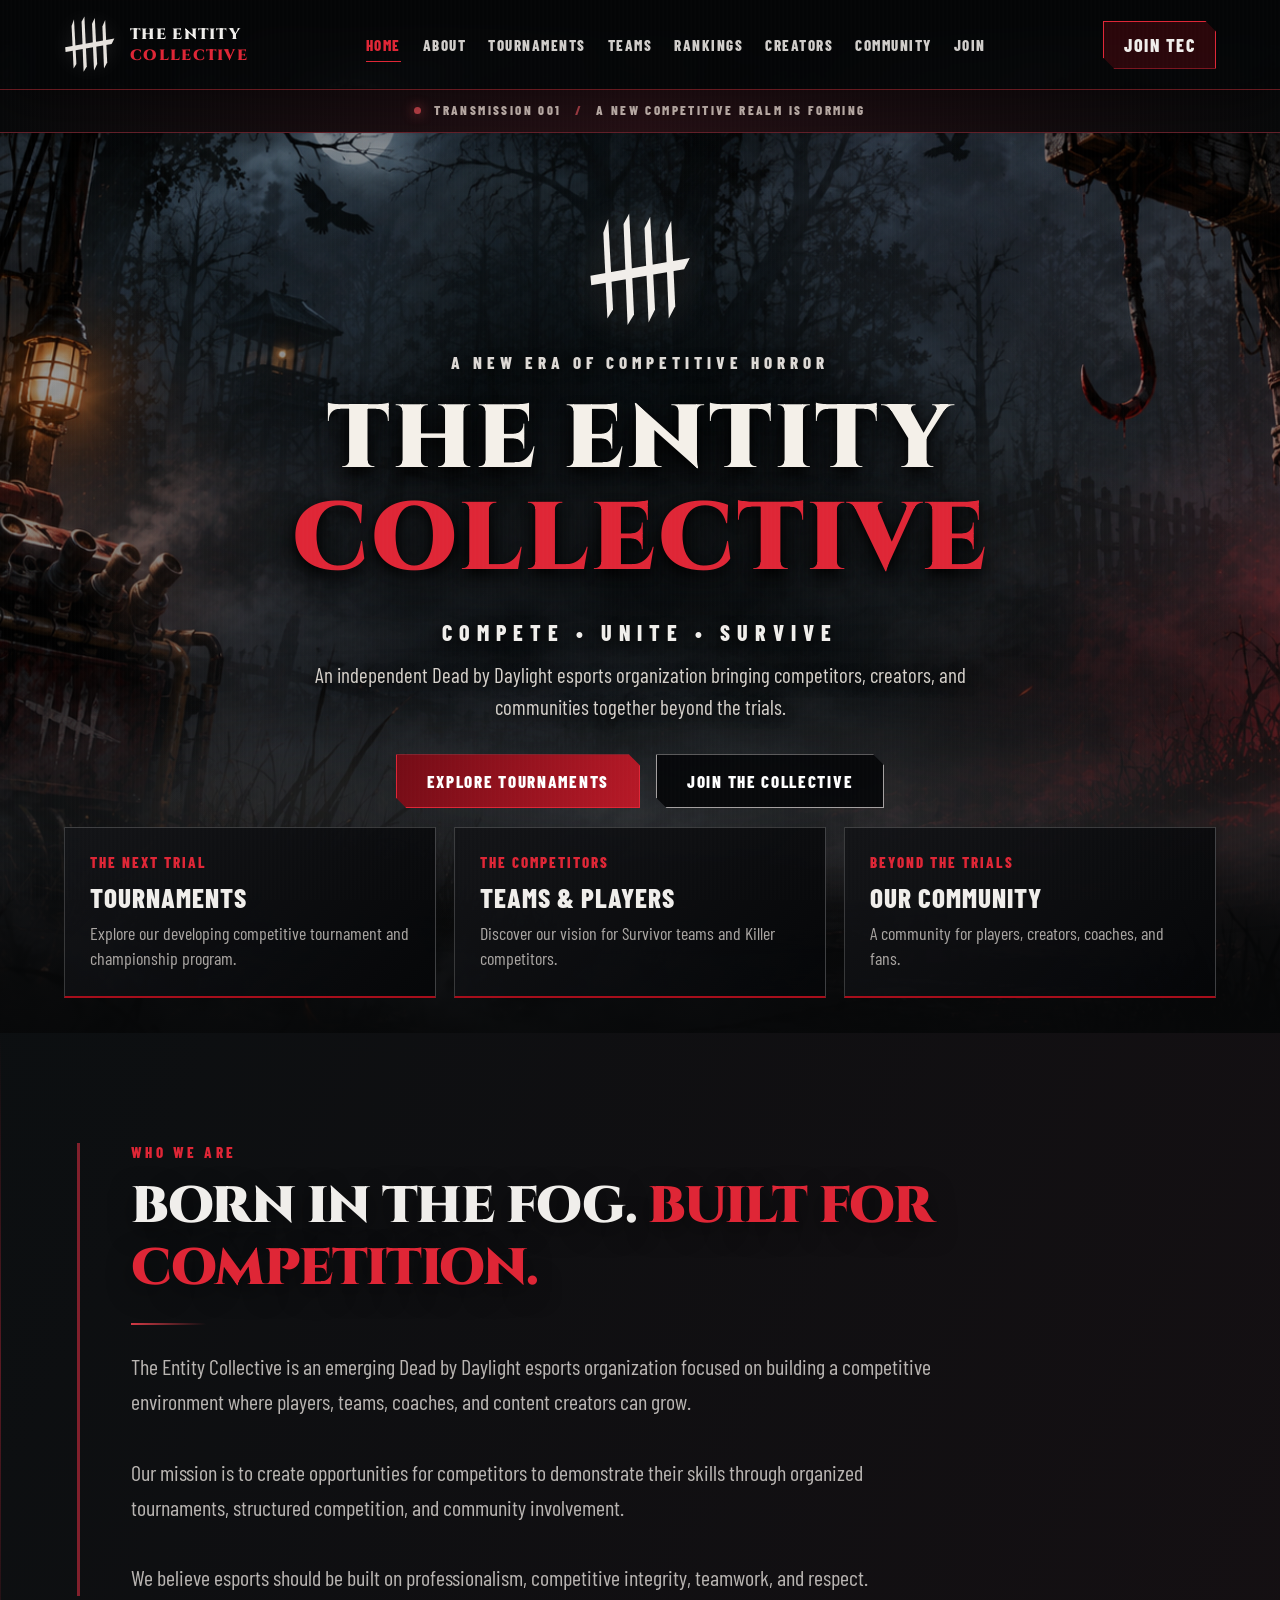
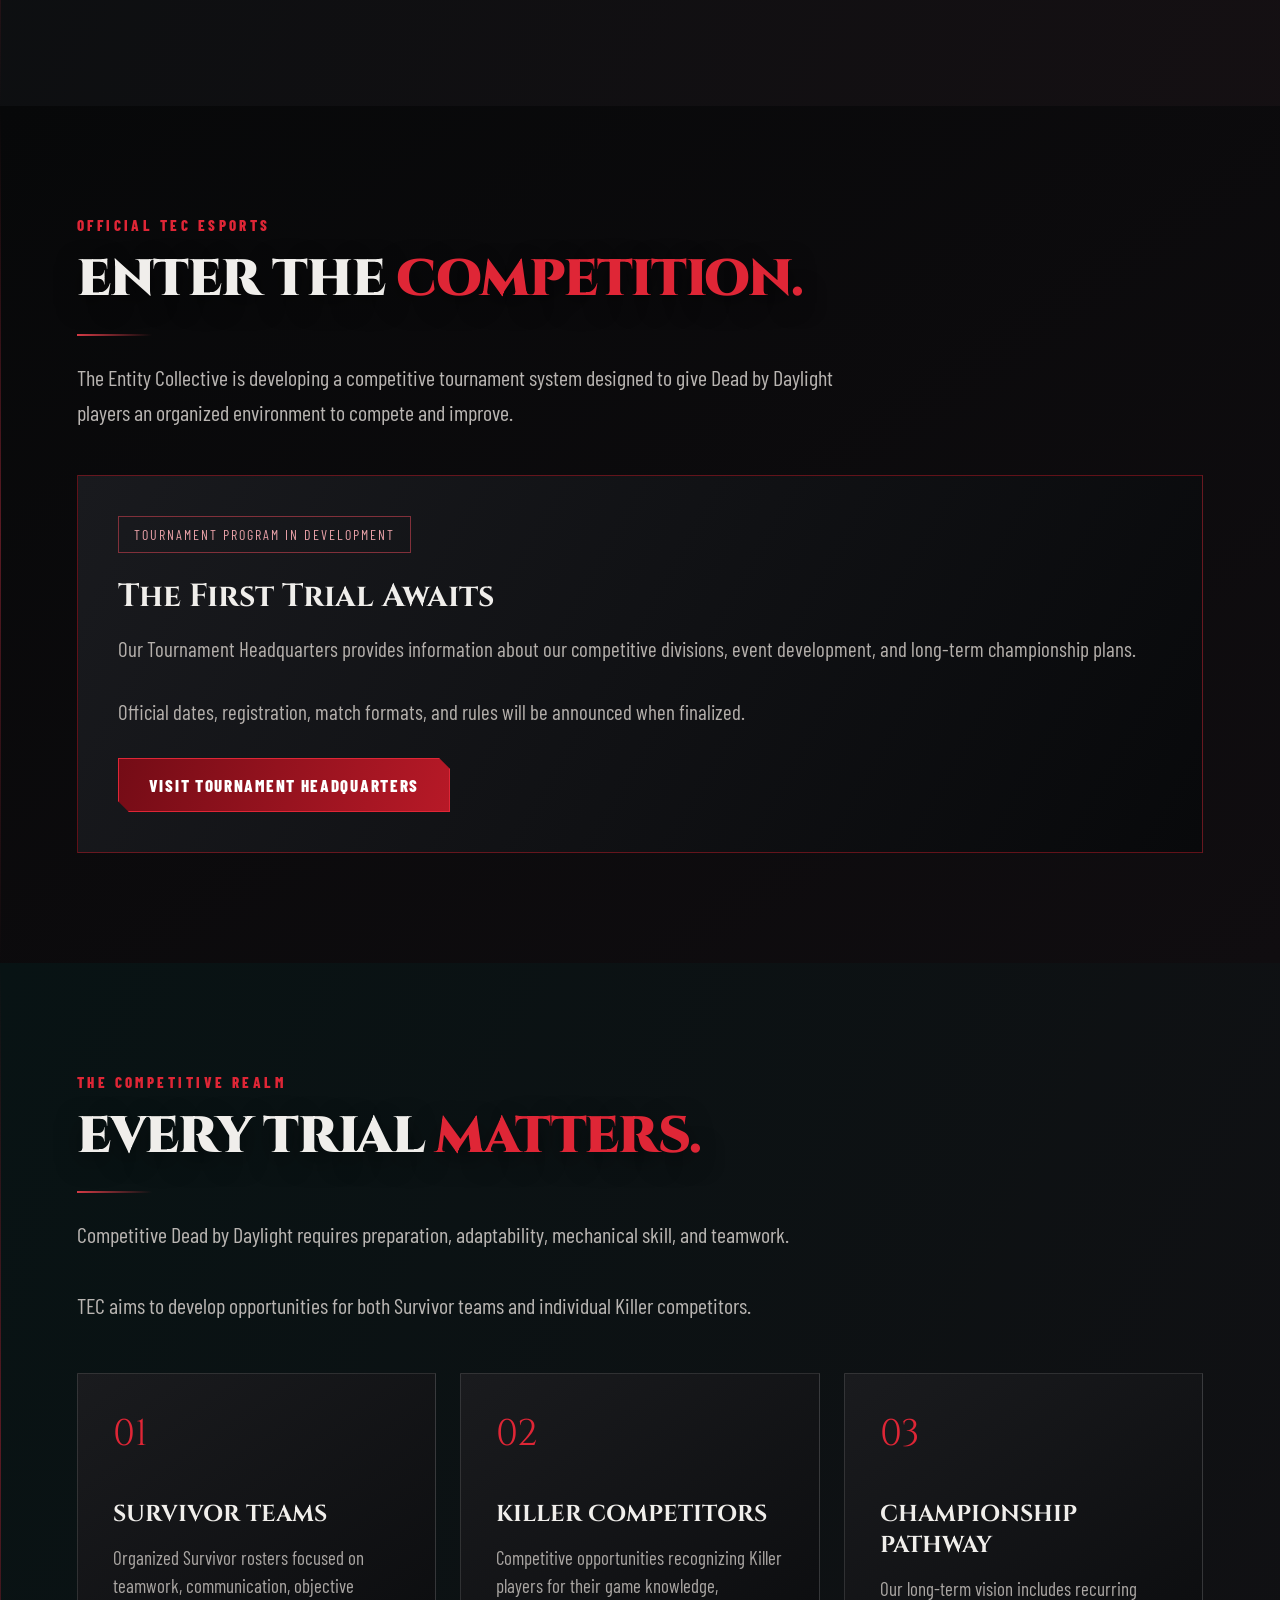
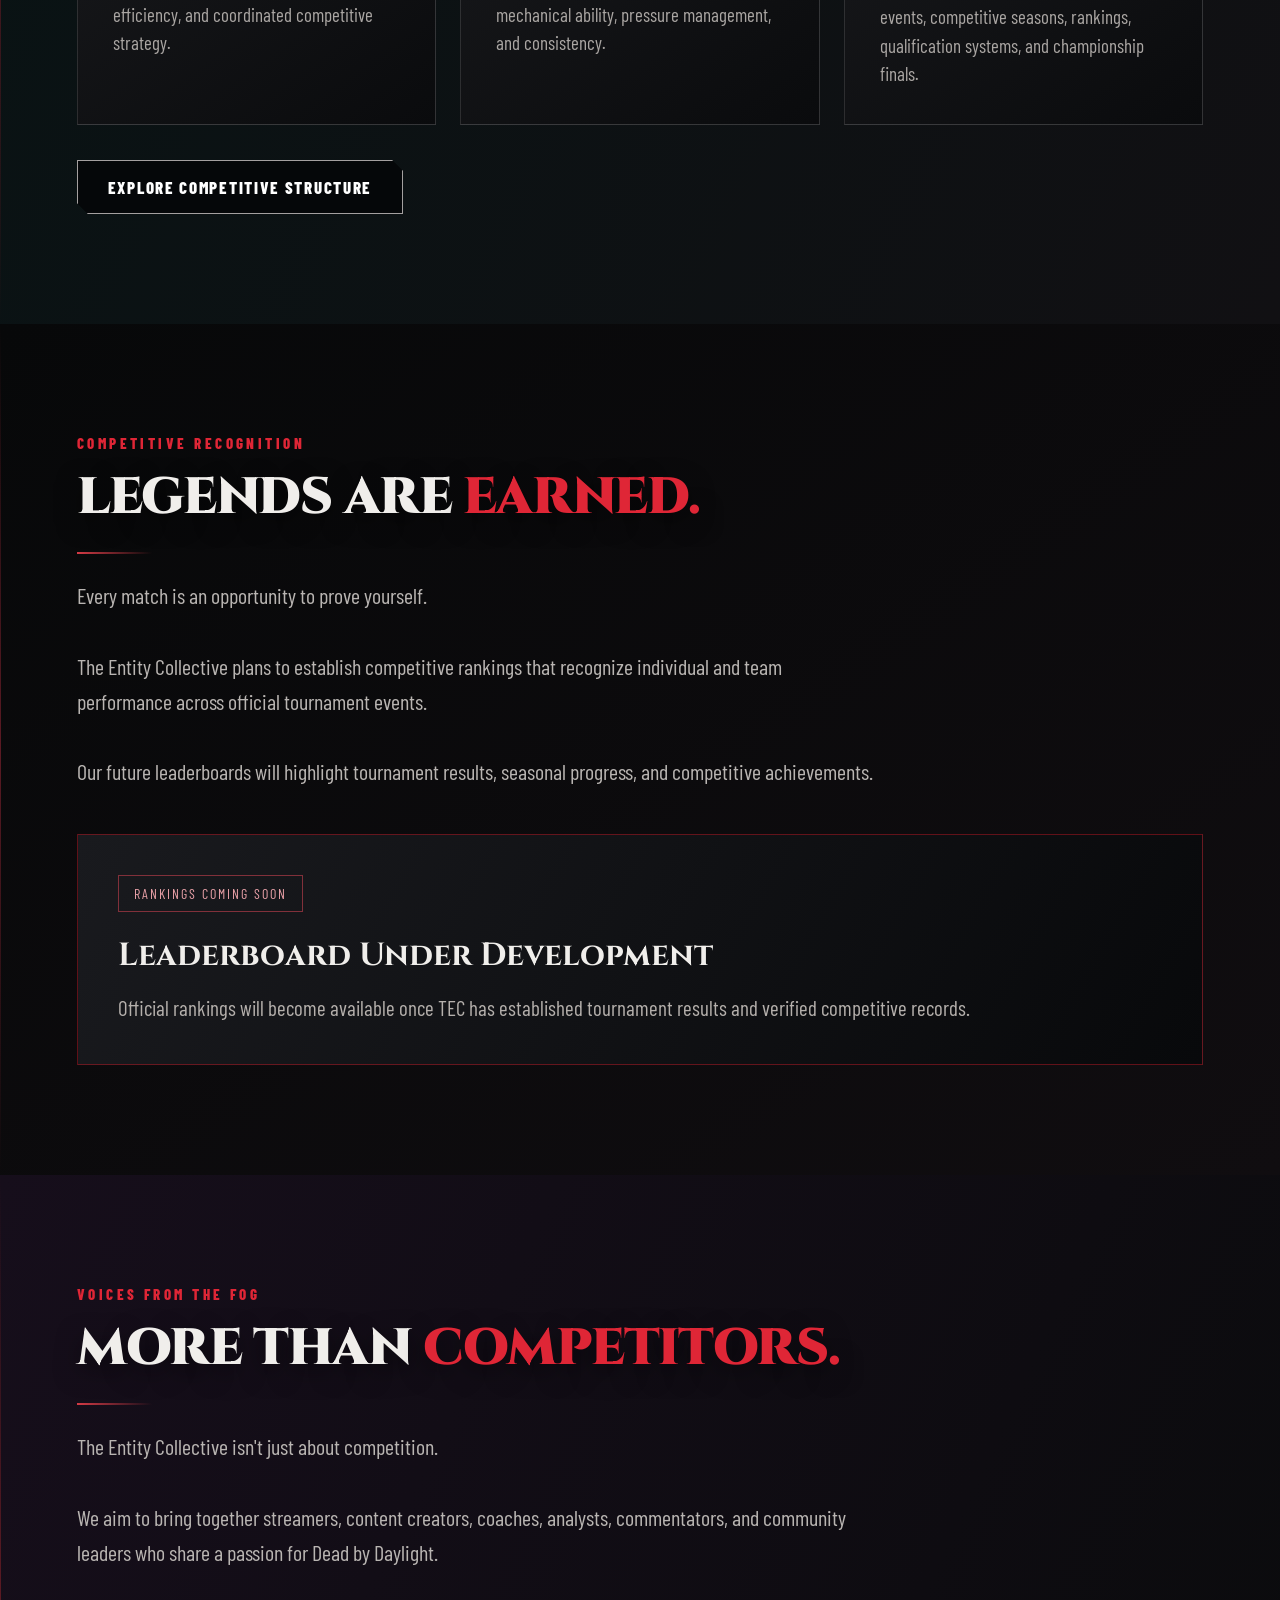
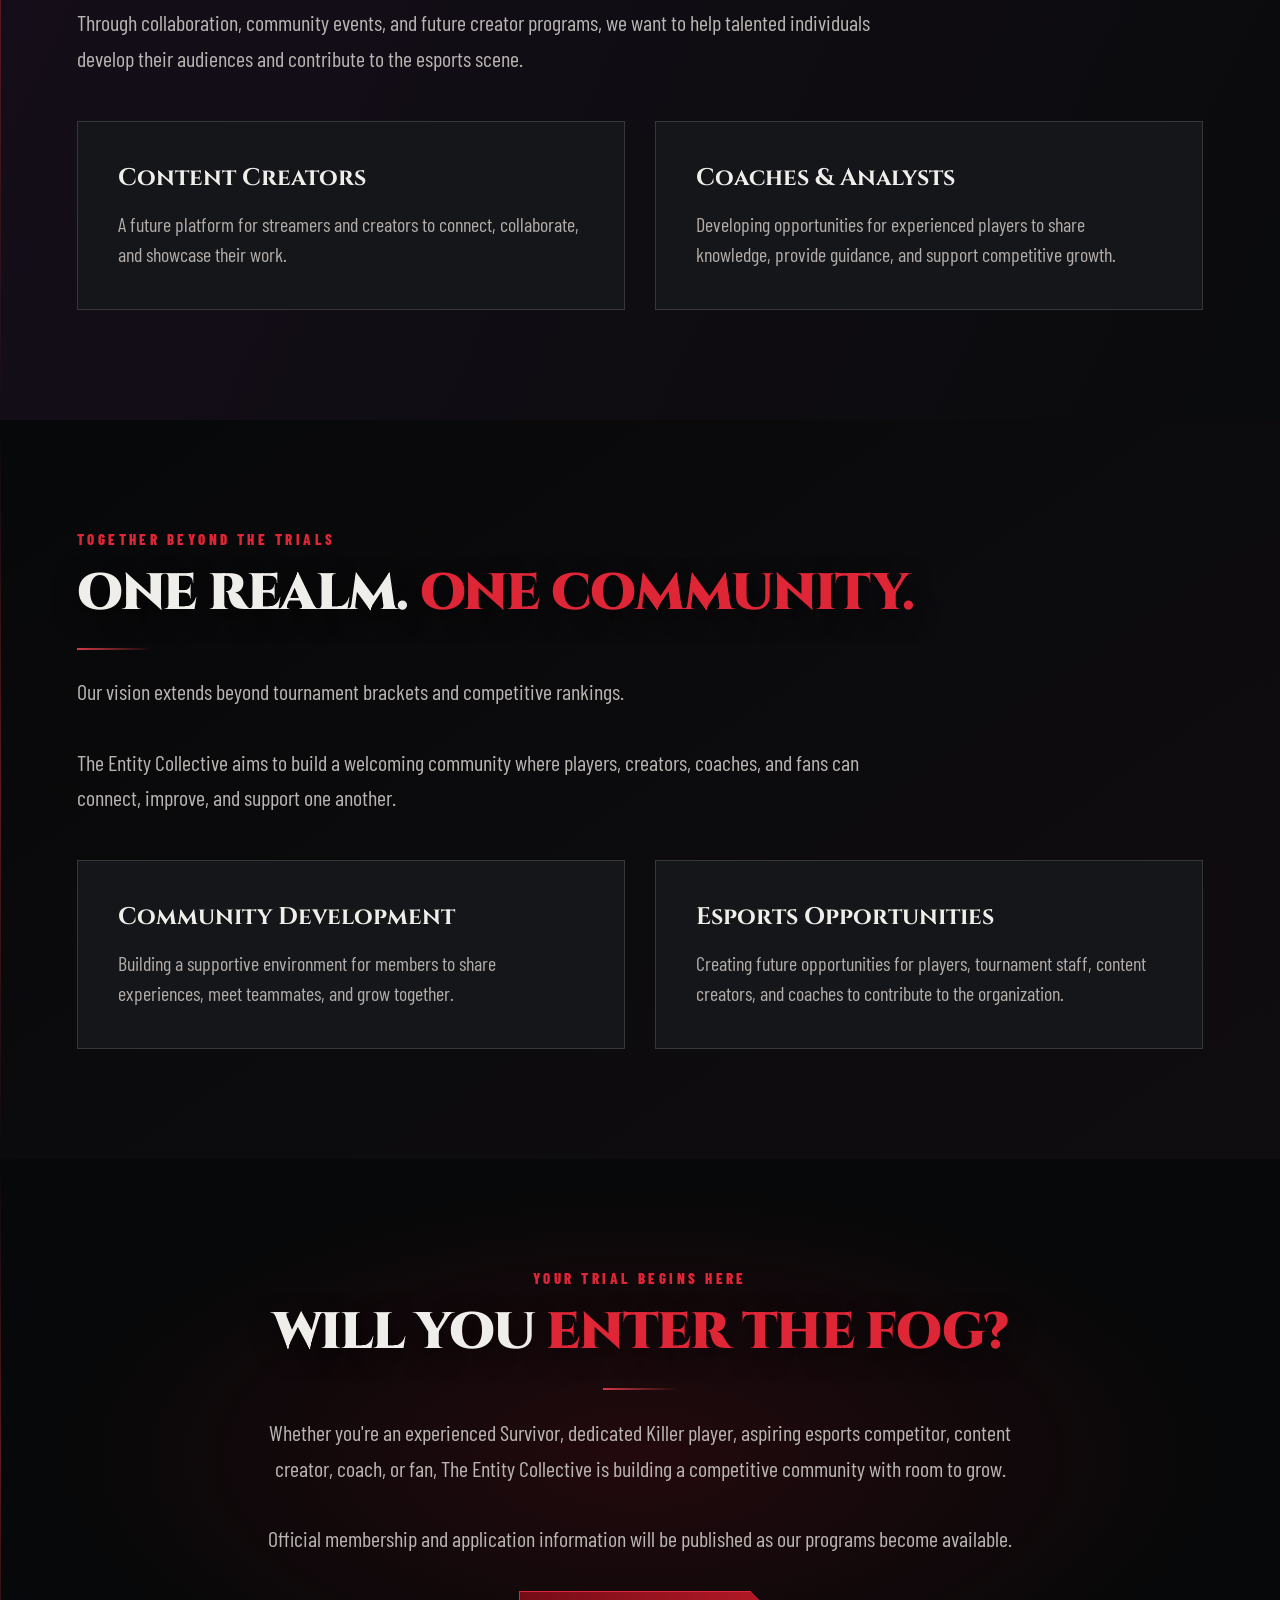
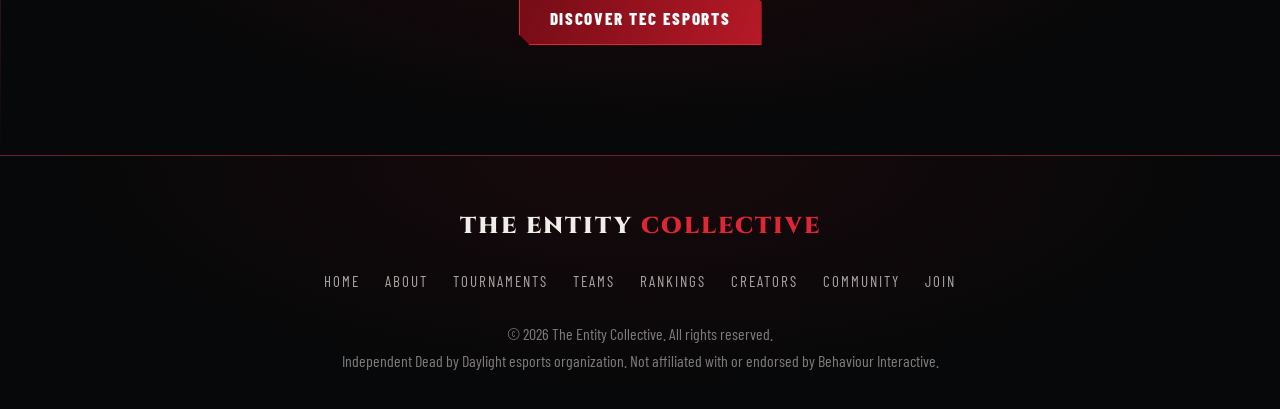
==== commit ed4e4299: "Load refreshed distinct TEC page designs" ====
--- a/index.html
+++ b/index.html
@@ -10,7 +10,7 @@
 
   <title>The Entity Collective | Compete. Unite. Survive.</title>
 
-  <link rel="stylesheet" href="/style.css?v=tec-realm-1">
+  <link rel="stylesheet" href="/style.css?v=tec-variety-2">
 </head>
 
 <body class="realm-home">
@@ -49,16 +49,16 @@
 
     <nav class="nav-links" id="navLinks" aria-label="Main navigation">
       <a href="/index.html" class="active">Home</a>
-      <a href="/index.html#about">About</a>
+      <a href="/about.html">About</a>
       <a href="/tournaments.html">Tournaments</a>
       <a href="/teams.html">Teams</a>
       <a href="/rankings.html">Rankings</a>
       <a href="/creators.html">Creators</a>
       <a href="/community.html">Community</a>
-      <a href="/index.html#join">Join</a>
+      <a href="/join.html">Join</a>
     </nav>
 
-    <a href="index.html#join" class="nav-cta">
+    <a href="/join.html" class="nav-cta">
       Join TEC
     </a>
 
@@ -123,7 +123,7 @@
           Explore Tournaments
         </a>
 
-        <a href="#join" class="btn">
+        <a href="/join.html" class="btn">
           Join the Collective
         </a>
 
@@ -594,13 +594,13 @@
 
   <div class="footer-links">
     <a href="index.html">Home</a>
-    <a href="index.html#about">About</a>
+    <a href="/about.html">About</a>
     <a href="/tournaments.html">Tournaments</a>
     <a href="/teams.html">Teams</a>
     <a href="/rankings.html">Rankings</a>
     <a href="/creators.html">Creators</a>
     <a href="/community.html">Community</a>
-    <a href="index.html#join">Join</a>
+    <a href="/join.html">Join</a>
   </div>
 
   <p>
--- a/style.css
+++ b/style.css
@@ -920,3 +920,61 @@
 .realm-signal .signal-divider{color:#b3434b}
 .realm-home .realm-signal{margin-bottom:-88px}
 @media(max-width:850px){.realm-signal{margin-top:88px;margin-bottom:-88px;font-size:11px;letter-spacing:1px;padding:12px 8px;gap:7px}}
+
+
+/* REALM II — DIFFERENT EDITORIAL COMPOSITIONS ON EACH PAGE */
+.realm-tournaments .tournament-hero{text-align:left;justify-content:flex-start;padding-left:max(7%,calc((100vw - 1320px)/2))}
+.realm-tournaments .tournament-hero>div{max-width:720px}
+.realm-tournaments .tournament-hero h1,.realm-tournaments .tournament-hero p{text-align:left;margin-left:0}
+.realm-tournaments .tournament-hero h1:after{margin-left:0}
+.realm-tournaments .tournament-hero:after{background:linear-gradient(90deg,rgba(3,3,5,.8),rgba(3,3,5,.35) 60%,transparent)}
+.realm-tournaments .section:nth-of-type(3){background:linear-gradient(100deg,#0c1113,#111015)}
+.realm-tournaments .section:nth-of-type(4){border-top:1px solid #5b2731;border-bottom:1px solid #5b2731}
+.realm-teams .roster-hero{text-align:left;justify-content:flex-start;padding-left:8%;background:linear-gradient(90deg,#071112,#0c0d0f)}
+.realm-teams .roster-hero>div{max-width:730px}
+.realm-teams .roster-hero h1,.realm-teams .roster-hero p{text-align:left;margin-left:0}
+.realm-teams .roster-hero h1:after{margin-left:0}
+.realm-teams .roster-hero:after{background:linear-gradient(90deg,#061113 2%,rgba(5,12,14,.8) 42%,rgba(5,12,14,.12))}
+.realm-teams .roster-hero:before{background-position:70% center!important}
+.realm-teams .section:nth-of-type(2) .section-container{border-left:4px solid #528c8d;padding-left:clamp(25px,5vw,65px)}
+.realm-rankings .rank-hero{min-height:460px;background:#0f0d0a}
+.realm-rankings .rank-hero:before{opacity:.45;filter:sepia(.5)!important}
+.realm-rankings .rank-hero h1{font-size:clamp(42px,6vw,72px)}
+.realm-rankings .section:nth-of-type(2){background:linear-gradient(140deg,#18130d,#0a0a0a)}
+.realm-rankings .section:nth-of-type(2) .section-container{border:1px solid rgba(190,143,77,.22);padding:clamp(25px,4vw,60px);background:rgba(0,0,0,.25)}
+.realm-rankings .section-kicker{color:#d0a86a}
+.realm-creators .creator-hero{text-align:left;justify-content:flex-start;padding-left:8%;min-height:620px}
+.realm-creators .creator-hero>div{max-width:650px}
+.realm-creators .creator-hero h1,.realm-creators .creator-hero p{text-align:left;margin-left:0}
+.realm-creators .creator-hero h1:after{margin-left:0}
+.realm-creators .creator-hero:after{background:linear-gradient(90deg,#0e0717,rgba(15,8,20,.85) 40%,transparent)}
+.realm-creators .creator-hero:before{background-position:75% center!important}
+.realm-creators .section:nth-of-type(2){background:linear-gradient(115deg,#160d1b,#08090b)}
+.realm-creators .creator-card{border-radius:16px 0 16px 0;transform:rotate(-.35deg)}
+.realm-creators .creator-card:nth-child(even){transform:rotate(.35deg)}
+.realm-community .community-hero{min-height:480px}
+.realm-community .community-hero:before{filter:saturate(.5) hue-rotate(35deg)!important}
+.realm-community .community-hero h1{font-size:clamp(48px,7vw,96px)}
+.realm-community .section:nth-of-type(2){background:radial-gradient(ellipse at center,rgba(112,55,24,.16),transparent 65%),#0a0b0b}
+.realm-community .community-feature-grid{grid-template-columns:repeat(12,minmax(0,1fr))}
+.realm-community .community-feature{grid-column:span 4}
+.realm-community .community-feature:nth-child(1),.realm-community .community-feature:nth-child(6){grid-column:span 6;background:linear-gradient(120deg,#1c1816,#101211)}
+.realm-community .community-feature:nth-child(2),.realm-community .community-feature:nth-child(5){grid-column:span 3}
+.realm-community .community-feature:nth-child(3),.realm-community .community-feature:nth-child(4){grid-column:span 3}
+.realm-about .lore-hero{text-align:left;justify-items:start;padding-left:9%;background-position:70% center}
+.realm-about .lore-hero>div{max-width:760px}
+.realm-about .lore-hero p{text-align:left;margin-left:0}
+.realm-about .section:nth-of-type(2){background:linear-gradient(110deg,#121013,#090b0b)}
+.realm-about .lore-grid{grid-template-columns:1.2fr .8fr}
+.realm-about .lore-panel:first-child{border-left-width:7px}
+.realm-join .lore-hero{min-height:490px;background:linear-gradient(180deg,rgba(0,0,0,.25),#09090a),url("/Fogbound%20Forest_%20Generator%20and%20Sacrificial%20Hook.png") center/cover}
+.realm-join .lore-hero h1{font-size:clamp(55px,9vw,120px)}
+.realm-join .lore-grid{grid-template-columns:repeat(12,minmax(0,1fr))}
+.realm-join .lore-grid .lore-panel{grid-column:span 6;min-height:210px}
+.realm-join .lore-grid .lore-panel:nth-child(2),.realm-join .lore-grid .lore-panel:nth-child(3){border-left-color:#698d8d}
+.realm-join .lore-steps article{border-top:4px solid #ac3443}
+.realm-home .hero{background:radial-gradient(ellipse at center,rgba(89,8,17,.12),transparent 60%),#070809}
+.realm-home .section:nth-of-type(2) .section-container{border-left:3px solid #82202c;padding-left:clamp(20px,4vw,55px)}
+.realm-home .section:nth-of-type(4){background:linear-gradient(115deg,#081314,#111013)}
+.realm-home .section:nth-of-type(6){background:linear-gradient(115deg,#160e1b,#0a0b0c)}
+@media(max-width:900px){.realm-community .community-feature-grid,.realm-join .lore-grid,.realm-about .lore-grid{display:grid;grid-template-columns:1fr}.realm-community .community-feature,.realm-community .community-feature:nth-child(n),.realm-join .lore-grid .lore-panel{grid-column:1}.realm-tournaments .tournament-hero,.realm-teams .roster-hero,.realm-creators .creator-hero,.realm-about .lore-hero{padding-left:6%;padding-right:6%}.realm-about .lore-hero{justify-items:center;text-align:center}.realm-about .lore-hero p{text-align:center}.realm-creators .creator-card,.realm-creators .creator-card:nth-child(even){transform:none}}
